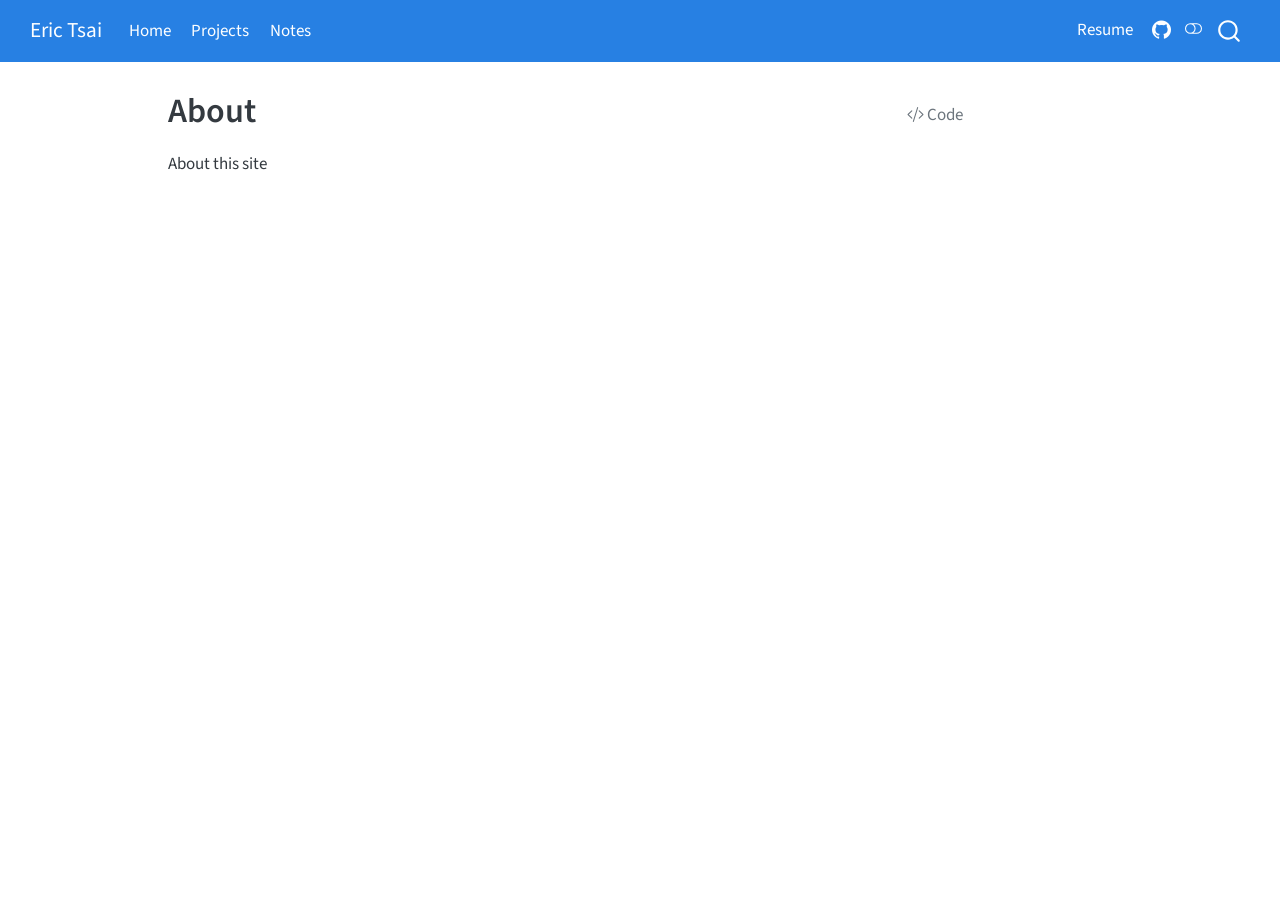
==== about.html @ c39f0309 "Built site for gh-pages" ====
<!DOCTYPE html>
<html xmlns="http://www.w3.org/1999/xhtml" lang="en" xml:lang="en"><head>

<meta charset="utf-8">
<meta name="generator" content="quarto-1.9.37">

<meta name="viewport" content="width=device-width, initial-scale=1.0, user-scalable=yes">


<title>About – Eric Tsai</title>
<style>
/* Default styles provided by pandoc.
** See https://pandoc.org/MANUAL.html#variables-for-html for config info.
*/
code{white-space: pre-wrap;}
span.smallcaps{font-variant: small-caps;}
div.columns{display: flex; gap: min(4vw, 1.5em);}
div.column{flex: auto; overflow-x: auto;}
div.hanging-indent{margin-left: 1.5em; text-indent: -1.5em;}
ul.task-list{list-style: none;}
ul.task-list li input[type="checkbox"] {
  width: 0.8em;
  margin: 0 0.8em 0.2em -1em; /* quarto-specific, see https://github.com/quarto-dev/quarto-cli/issues/4556 */ 
  vertical-align: middle;
}
/* CSS for syntax highlighting */
html { -webkit-text-size-adjust: 100%; }
pre > code.sourceCode { white-space: pre; position: relative; }
pre > code.sourceCode > span { display: inline-block; line-height: 1.25; }
pre > code.sourceCode > span:empty { height: 1.2em; }
.sourceCode { overflow: visible; }
code.sourceCode > span { color: inherit; text-decoration: inherit; }
div.sourceCode { margin: 1em 0; }
pre.sourceCode { margin: 0; }
@media screen {
div.sourceCode { overflow: auto; }
}
@media print {
pre > code.sourceCode { white-space: pre-wrap; }
pre > code.sourceCode > span { text-indent: -5em; padding-left: 5em; }
}
pre.numberSource code
  { counter-reset: source-line 0; }
pre.numberSource code > span
  { position: relative; left: -4em; counter-increment: source-line; }
pre.numberSource code > span > a:first-child::before
  { content: counter(source-line);
    position: relative; left: -1em; text-align: right; vertical-align: baseline;
    border: none; display: inline-block;
    -webkit-touch-callout: none; -webkit-user-select: none;
    -khtml-user-select: none; -moz-user-select: none;
    -ms-user-select: none; user-select: none;
    padding: 0 4px; width: 4em;
  }
pre.numberSource { margin-left: 3em;  padding-left: 4px; }
div.sourceCode
  {   }
@media screen {
pre > code.sourceCode > span > a:first-child::before { text-decoration: underline; }
}
</style>


<script src="site_libs/quarto-nav/quarto-nav.js"></script>
<script src="site_libs/quarto-nav/headroom.min.js"></script>
<script src="site_libs/clipboard/clipboard.min.js"></script>
<script src="site_libs/quarto-search/autocomplete.umd.js"></script>
<script src="site_libs/quarto-search/fuse.min.js"></script>
<script src="site_libs/quarto-search/quarto-search.js"></script>
<meta name="quarto:offset" content="./">
<script src="site_libs/quarto-html/quarto.js" type="module"></script>
<script src="site_libs/quarto-html/tabsets/tabsets.js" type="module"></script>
<script src="site_libs/quarto-html/popper.min.js"></script>
<script src="site_libs/quarto-html/tippy.umd.min.js"></script>
<script src="site_libs/quarto-html/anchor.min.js"></script>
<link href="site_libs/quarto-html/tippy.css" rel="stylesheet">
<link href="site_libs/quarto-html/quarto-syntax-highlighting-7f8f88aac4f3542376d5c11b86a4c14d.css" rel="stylesheet" class="quarto-color-scheme" id="quarto-text-highlighting-styles">
<link href="site_libs/quarto-html/quarto-syntax-highlighting-dark-d0ae9245876894da5ac7e18953ecc5cc.css" rel="stylesheet" class="quarto-color-scheme quarto-color-alternate" id="quarto-text-highlighting-styles">
<link href="site_libs/quarto-html/quarto-syntax-highlighting-7f8f88aac4f3542376d5c11b86a4c14d.css" rel="stylesheet" class="quarto-color-scheme-extra" id="quarto-text-highlighting-styles">
<script src="site_libs/bootstrap/bootstrap.min.js"></script>
<link href="site_libs/bootstrap/bootstrap-icons.css" rel="stylesheet">
<link href="site_libs/bootstrap/bootstrap-8c38fd85d21bfe44b50360969156fb14.min.css" rel="stylesheet" append-hash="true" class="quarto-color-scheme" id="quarto-bootstrap" data-mode="light">
<link href="site_libs/bootstrap/bootstrap-dark-4aee6e57322b8a028b2110634a216676.min.css" rel="stylesheet" append-hash="true" class="quarto-color-scheme quarto-color-alternate" id="quarto-bootstrap" data-mode="dark">
<link href="site_libs/bootstrap/bootstrap-8c38fd85d21bfe44b50360969156fb14.min.css" rel="stylesheet" append-hash="true" class="quarto-color-scheme-extra" id="quarto-bootstrap" data-mode="light">
<script id="quarto-search-options" type="application/json">{
  "location": "navbar",
  "copy-button": false,
  "collapse-after": 3,
  "panel-placement": "end",
  "type": "overlay",
  "limit": 50,
  "keyboard-shortcut": [
    "f",
    "/",
    "s"
  ],
  "show-item-context": false,
  "language": {
    "search-no-results-text": "No results",
    "search-matching-documents-text": "matching documents",
    "search-copy-link-title": "Copy link to search",
    "search-hide-matches-text": "Hide additional matches",
    "search-more-match-text": "more match in this document",
    "search-more-matches-text": "more matches in this document",
    "search-clear-button-title": "Clear",
    "search-text-placeholder": "",
    "search-detached-cancel-button-title": "Cancel",
    "search-submit-button-title": "Submit",
    "search-label": "Search"
  }
}</script>


</head>

<body class="nav-fixed quarto-light"><script id="quarto-html-before-body" type="application/javascript">
    const toggleBodyColorMode = (bsSheetEl) => {
      const mode = bsSheetEl.getAttribute("data-mode");
      const bodyEl = window.document.querySelector("body");
      if (mode === "dark") {
        bodyEl.classList.add("quarto-dark");
        bodyEl.classList.remove("quarto-light");
      } else {
        bodyEl.classList.add("quarto-light");
        bodyEl.classList.remove("quarto-dark");
      }
    }
    const toggleBodyColorPrimary = () => {
      const bsSheetEl = window.document.querySelector("link#quarto-bootstrap:not([rel=disabled-stylesheet])");
      if (bsSheetEl) {
        toggleBodyColorMode(bsSheetEl);
      }
    }
    const setColorSchemeToggle = (alternate) => {
      const toggles = window.document.querySelectorAll('.quarto-color-scheme-toggle');
      for (let i=0; i < toggles.length; i++) {
        const toggle = toggles[i];
        if (toggle) {
          if (alternate) {
            toggle.classList.add("alternate");
          } else {
            toggle.classList.remove("alternate");
          }
        }
      }
    };
    const toggleColorMode = (alternate) => {
      // Switch the stylesheets
      const primaryStylesheets = window.document.querySelectorAll('link.quarto-color-scheme:not(.quarto-color-alternate)');
      const alternateStylesheets = window.document.querySelectorAll('link.quarto-color-scheme.quarto-color-alternate');
      manageTransitions('#quarto-margin-sidebar .nav-link', false);
      if (alternate) {
        // note: dark is layered on light, we don't disable primary!
        enableStylesheet(alternateStylesheets);
        for (const sheetNode of alternateStylesheets) {
          if (sheetNode.id === "quarto-bootstrap") {
            toggleBodyColorMode(sheetNode);
          }
        }
      } else {
        disableStylesheet(alternateStylesheets);
        enableStylesheet(primaryStylesheets)
        toggleBodyColorPrimary();
      }
      manageTransitions('#quarto-margin-sidebar .nav-link', true);
      // Switch the toggles
      setColorSchemeToggle(alternate)
      // Hack to workaround the fact that safari doesn't
      // properly recolor the scrollbar when toggling (#1455)
      if (navigator.userAgent.indexOf('Safari') > 0 && navigator.userAgent.indexOf('Chrome') == -1) {
        manageTransitions("body", false);
        window.scrollTo(0, 1);
        setTimeout(() => {
          window.scrollTo(0, 0);
          manageTransitions("body", true);
        }, 40);
      }
    }
    const disableStylesheet = (stylesheets) => {
      for (let i=0; i < stylesheets.length; i++) {
        const stylesheet = stylesheets[i];
        stylesheet.rel = 'disabled-stylesheet';
      }
    }
    const enableStylesheet = (stylesheets) => {
      for (let i=0; i < stylesheets.length; i++) {
        const stylesheet = stylesheets[i];
        if(stylesheet.rel !== 'stylesheet') { // for Chrome, which will still FOUC without this check
          stylesheet.rel = 'stylesheet';
        }
      }
    }
    const manageTransitions = (selector, allowTransitions) => {
      const els = window.document.querySelectorAll(selector);
      for (let i=0; i < els.length; i++) {
        const el = els[i];
        if (allowTransitions) {
          el.classList.remove('notransition');
        } else {
          el.classList.add('notransition');
        }
      }
    }
    const isFileUrl = () => {
      return window.location.protocol === 'file:';
    }
    const hasAlternateSentinel = () => {
      let styleSentinel = getColorSchemeSentinel();
      if (styleSentinel !== null) {
        return styleSentinel === "alternate";
      } else {
        return false;
      }
    }
    const setStyleSentinel = (alternate) => {
      const value = alternate ? "alternate" : "default";
      if (!isFileUrl()) {
        window.localStorage.setItem("quarto-color-scheme", value);
      } else {
        localAlternateSentinel = value;
      }
    }
    const getColorSchemeSentinel = () => {
      if (!isFileUrl()) {
        const storageValue = window.localStorage.getItem("quarto-color-scheme");
        return storageValue != null ? storageValue : localAlternateSentinel;
      } else {
        return localAlternateSentinel;
      }
    }
    const toggleGiscusIfUsed = (isAlternate, darkModeDefault) => {
      const baseTheme = document.querySelector('#giscus-base-theme')?.value ?? 'light';
      const alternateTheme = document.querySelector('#giscus-alt-theme')?.value ?? 'dark';
      let newTheme = '';
      if(authorPrefersDark) {
        newTheme = isAlternate ? baseTheme : alternateTheme;
      } else {
        newTheme = isAlternate ? alternateTheme : baseTheme;
      }
      const changeGiscusTheme = () => {
        // From: https://github.com/giscus/giscus/issues/336
        const sendMessage = (message) => {
          const iframe = document.querySelector('iframe.giscus-frame');
          if (!iframe) return;
          iframe.contentWindow.postMessage({ giscus: message }, 'https://giscus.app');
        }
        sendMessage({
          setConfig: {
            theme: newTheme
          }
        });
      }
      const isGiscussLoaded = window.document.querySelector('iframe.giscus-frame') !== null;
      if (isGiscussLoaded) {
        changeGiscusTheme();
      }
    };
    const authorPrefersDark = false;
    const darkModeDefault = authorPrefersDark;
      document.querySelector('link#quarto-text-highlighting-styles.quarto-color-scheme-extra').rel = 'disabled-stylesheet';
      document.querySelector('link#quarto-bootstrap.quarto-color-scheme-extra').rel = 'disabled-stylesheet';
    let localAlternateSentinel = darkModeDefault ? 'alternate' : 'default';
    // Dark / light mode switch
    window.quartoToggleColorScheme = () => {
      // Read the current dark / light value
      let toAlternate = !hasAlternateSentinel();
      toggleColorMode(toAlternate);
      setStyleSentinel(toAlternate);
      toggleGiscusIfUsed(toAlternate, darkModeDefault);
      window.dispatchEvent(new Event('resize'));
    };
    // Switch to dark mode if need be
    if (hasAlternateSentinel()) {
      toggleColorMode(true);
    } else {
      toggleColorMode(false);
    }
  </script>

<div id="quarto-search-results"></div>
  <header id="quarto-header" class="headroom fixed-top">
    <nav class="navbar navbar-expand-lg " data-bs-theme="dark">
      <div class="navbar-container container-fluid">
      <div class="navbar-brand-container mx-auto">
    <a class="navbar-brand" href="./index.html">
    <span class="navbar-title">Eric Tsai</span>
    </a>
  </div>
            <div id="quarto-search" class="" title="Search"></div>
          <button class="navbar-toggler" type="button" data-bs-toggle="collapse" data-bs-target="#navbarCollapse" aria-controls="navbarCollapse" role="menu" aria-expanded="false" aria-label="Toggle navigation" onclick="if (window.quartoToggleHeadroom) { window.quartoToggleHeadroom(); }">
  <span class="navbar-toggler-icon"></span>
</button>
          <div class="collapse navbar-collapse" id="navbarCollapse">
            <ul class="navbar-nav navbar-nav-scroll me-auto">
  <li class="nav-item">
    <a class="nav-link" href="./index.html"> 
<span class="menu-text">Home</span></a>
  </li>  
  <li class="nav-item">
    <a class="nav-link" href="./projects.html"> 
<span class="menu-text">Projects</span></a>
  </li>  
  <li class="nav-item">
    <a class="nav-link" href="./notes.html"> 
<span class="menu-text">Notes</span></a>
  </li>  
</ul>
            <ul class="navbar-nav navbar-nav-scroll ms-auto">
  <li class="nav-item">
    <a class="nav-link" href="./cv.html"> 
<span class="menu-text">Resume</span></a>
  </li>  
  <li class="nav-item compact">
    <a class="nav-link" href="https://github.com/naughtyourboi"> <i class="bi bi-github" role="img">
</i> 
<span class="menu-text"></span></a>
  </li>  
</ul>
          </div> <!-- /navcollapse -->
            <div class="quarto-navbar-tools">
  <a href="" class="quarto-color-scheme-toggle quarto-navigation-tool  px-1" onclick="window.quartoToggleColorScheme(); return false;" title="Toggle dark mode"><i class="bi"></i></a>
</div>
      </div> <!-- /container-fluid -->
    </nav>
</header>
<!-- content -->
<div id="quarto-content" class="quarto-container page-columns page-rows-contents page-layout-article page-navbar">
<!-- sidebar -->
<!-- margin-sidebar -->
    <div id="quarto-margin-sidebar" class="sidebar margin-sidebar zindex-bottom">
        
    </div>
<!-- main -->
<main class="content" id="quarto-document-content">


<header id="title-block-header" class="quarto-title-block default">
<div class="quarto-title">
<div class="quarto-title-block"><div><h1 class="title">About</h1><button type="button" class="btn code-tools-button" id="quarto-code-tools-source"><i class="bi"></i> Code</button></div></div>
</div>



<div class="quarto-title-meta">

    
  
    
  </div>
  


</header>


<p>About this site</p>


<!-- -->


</main> <!-- /main -->
<script id="quarto-html-after-body" type="application/javascript">
  window.document.addEventListener("DOMContentLoaded", function (event) {
    // Ensure there is a toggle, if there isn't float one in the top right
    if (window.document.querySelector('.quarto-color-scheme-toggle') === null) {
      const a = window.document.createElement('a');
      a.classList.add('top-right');
      a.classList.add('quarto-color-scheme-toggle');
      a.href = "";
      a.onclick = function() { try { window.quartoToggleColorScheme(); } catch {} return false; };
      const i = window.document.createElement("i");
      i.classList.add('bi');
      a.appendChild(i);
      window.document.body.appendChild(a);
    }
    setColorSchemeToggle(hasAlternateSentinel())
    const icon = "";
    const anchorJS = new window.AnchorJS();
    anchorJS.options = {
      placement: 'right',
      icon: icon
    };
    anchorJS.add('.anchored');
    const isCodeAnnotation = (el) => {
      for (const clz of el.classList) {
        if (clz.startsWith('code-annotation-')) {                     
          return true;
        }
      }
      return false;
    }
    const onCopySuccess = function(e) {
      // button target
      const button = e.trigger;
      // don't keep focus
      button.blur();
      // flash "checked"
      button.classList.add('code-copy-button-checked');
      var currentTitle = button.getAttribute("title");
      button.setAttribute("title", "Copied!");
      let tooltip;
      if (window.bootstrap) {
        button.setAttribute("data-bs-toggle", "tooltip");
        button.setAttribute("data-bs-placement", "left");
        button.setAttribute("data-bs-title", "Copied!");
        tooltip = new bootstrap.Tooltip(button, 
          { trigger: "manual", 
            customClass: "code-copy-button-tooltip",
            offset: [0, -8]});
        tooltip.show();    
      }
      setTimeout(function() {
        if (tooltip) {
          tooltip.hide();
          button.removeAttribute("data-bs-title");
          button.removeAttribute("data-bs-toggle");
          button.removeAttribute("data-bs-placement");
        }
        button.setAttribute("title", currentTitle);
        button.classList.remove('code-copy-button-checked');
      }, 1000);
      // clear code selection
      e.clearSelection();
    }
    const getTextToCopy = function(trigger) {
      const outerScaffold = trigger.parentElement.cloneNode(true);
      const codeEl = outerScaffold.querySelector('code');
      for (const childEl of codeEl.children) {
        if (isCodeAnnotation(childEl)) {
          childEl.remove();
        }
      }
      return codeEl.innerText;
    }
    const clipboard = new window.ClipboardJS('.code-copy-button:not([data-in-quarto-modal])', {
      text: getTextToCopy
    });
    clipboard.on('success', onCopySuccess);
    if (window.document.getElementById('quarto-embedded-source-code-modal')) {
      const clipboardModal = new window.ClipboardJS('.code-copy-button[data-in-quarto-modal]', {
        text: getTextToCopy,
        container: window.document.getElementById('quarto-embedded-source-code-modal')
      });
      clipboardModal.on('success', onCopySuccess);
    }
    const viewSource = window.document.getElementById('quarto-view-source') ||
                       window.document.getElementById('quarto-code-tools-source');
    if (viewSource) {
      const sourceUrl = viewSource.getAttribute("data-quarto-source-url");
      viewSource.addEventListener("click", function(e) {
        if (sourceUrl) {
          // rstudio viewer pane
          if (/\bcapabilities=\b/.test(window.location)) {
            window.open(sourceUrl);
          } else {
            window.location.href = sourceUrl;
          }
        } else {
          const modal = new bootstrap.Modal(document.getElementById('quarto-embedded-source-code-modal'));
          modal.show();
        }
        return false;
      });
    }
    function toggleCodeHandler(show) {
      return function(e) {
        const detailsSrc = window.document.querySelectorAll(".cell > details > .sourceCode");
        for (let i=0; i<detailsSrc.length; i++) {
          const details = detailsSrc[i].parentElement;
          if (show) {
            details.open = true;
          } else {
            details.removeAttribute("open");
          }
        }
        const cellCodeDivs = window.document.querySelectorAll(".cell > .sourceCode");
        const fromCls = show ? "hidden" : "unhidden";
        const toCls = show ? "unhidden" : "hidden";
        for (let i=0; i<cellCodeDivs.length; i++) {
          const codeDiv = cellCodeDivs[i];
          if (codeDiv.classList.contains(fromCls)) {
            codeDiv.classList.remove(fromCls);
            codeDiv.classList.add(toCls);
          } 
        }
        return false;
      }
    }
    const hideAllCode = window.document.getElementById("quarto-hide-all-code");
    if (hideAllCode) {
      hideAllCode.addEventListener("click", toggleCodeHandler(false));
    }
    const showAllCode = window.document.getElementById("quarto-show-all-code");
    if (showAllCode) {
      showAllCode.addEventListener("click", toggleCodeHandler(true));
    }
      var localhostRegex = new RegExp(/^(?:http|https):\/\/localhost\:?[0-9]*\//);
      var mailtoRegex = new RegExp(/^mailto:/);
        var filterRegex = new RegExp('/' + window.location.host + '/');
      var isInternal = (href) => {
          return filterRegex.test(href) || localhostRegex.test(href) || mailtoRegex.test(href);
      }
      // Inspect non-navigation links and adorn them if external
     var links = window.document.querySelectorAll('a[href]:not(.nav-link):not(.navbar-brand):not(.toc-action):not(.sidebar-link):not(.sidebar-item-toggle):not(.pagination-link):not(.no-external):not([aria-hidden]):not(.dropdown-item):not(.quarto-navigation-tool):not(.about-link)');
      for (var i=0; i<links.length; i++) {
        const link = links[i];
        if (!isInternal(link.href)) {
          // undo the damage that might have been done by quarto-nav.js in the case of
          // links that we want to consider external
          if (link.dataset.originalHref !== undefined) {
            link.href = link.dataset.originalHref;
          }
        }
      }
    function tippyHover(el, contentFn, onTriggerFn, onUntriggerFn) {
      const config = {
        allowHTML: true,
        maxWidth: 500,
        delay: 100,
        arrow: false,
        appendTo: function(el) {
            return el.parentElement;
        },
        interactive: true,
        interactiveBorder: 10,
        theme: 'quarto',
        placement: 'bottom-start',
      };
      if (contentFn) {
        config.content = contentFn;
      }
      if (onTriggerFn) {
        config.onTrigger = onTriggerFn;
      }
      if (onUntriggerFn) {
        config.onUntrigger = onUntriggerFn;
      }
      window.tippy(el, config); 
    }
    const noterefs = window.document.querySelectorAll('a[role="doc-noteref"]');
    for (var i=0; i<noterefs.length; i++) {
      const ref = noterefs[i];
      tippyHover(ref, function() {
        // use id or data attribute instead here
        let href = ref.getAttribute('data-footnote-href') || ref.getAttribute('href');
        try { href = new URL(href).hash; } catch {}
        const id = href.replace(/^#\/?/, "");
        const note = window.document.getElementById(id);
        if (note) {
          return note.innerHTML;
        } else {
          return "";
        }
      });
    }
    const xrefs = window.document.querySelectorAll('a.quarto-xref');
    const processXRef = (id, note) => {
      // Strip column container classes
      const stripColumnClz = (el) => {
        el.classList.remove("page-full", "page-columns");
        if (el.children) {
          for (const child of el.children) {
            stripColumnClz(child);
          }
        }
      }
      stripColumnClz(note)
      if (id === null || id.startsWith('sec-')) {
        // Special case sections, only their first couple elements
        const container = document.createElement("div");
        if (note.children && note.children.length > 2) {
          container.appendChild(note.children[0].cloneNode(true));
          for (let i = 1; i < note.children.length; i++) {
            const child = note.children[i];
            if (child.tagName === "P" && child.innerText === "") {
              continue;
            } else {
              container.appendChild(child.cloneNode(true));
              break;
            }
          }
          if (window.Quarto?.typesetMath) {
            window.Quarto.typesetMath(container);
          }
          return container.innerHTML
        } else {
          if (window.Quarto?.typesetMath) {
            window.Quarto.typesetMath(note);
          }
          return note.innerHTML;
        }
      } else {
        // Remove any anchor links if they are present
        const anchorLink = note.querySelector('a.anchorjs-link');
        if (anchorLink) {
          anchorLink.remove();
        }
        if (window.Quarto?.typesetMath) {
          window.Quarto.typesetMath(note);
        }
        if (note.classList.contains("callout")) {
          return note.outerHTML;
        } else {
          return note.innerHTML;
        }
      }
    }
    for (var i=0; i<xrefs.length; i++) {
      const xref = xrefs[i];
      tippyHover(xref, undefined, function(instance) {
        instance.disable();
        let url = xref.getAttribute('href');
        let hash = undefined; 
        if (url.startsWith('#')) {
          hash = url;
        } else {
          try { hash = new URL(url).hash; } catch {}
        }
        if (hash) {
          const id = hash.replace(/^#\/?/, "");
          const note = window.document.getElementById(id);
          if (note !== null) {
            try {
              const html = processXRef(id, note.cloneNode(true));
              instance.setContent(html);
            } finally {
              instance.enable();
              instance.show();
            }
          } else {
            // See if we can fetch this
            fetch(url.split('#')[0])
            .then(res => res.text())
            .then(html => {
              const parser = new DOMParser();
              const htmlDoc = parser.parseFromString(html, "text/html");
              const note = htmlDoc.getElementById(id);
              if (note !== null) {
                const html = processXRef(id, note);
                instance.setContent(html);
              } 
            }).finally(() => {
              instance.enable();
              instance.show();
            });
          }
        } else {
          // See if we can fetch a full url (with no hash to target)
          // This is a special case and we should probably do some content thinning / targeting
          fetch(url)
          .then(res => res.text())
          .then(html => {
            const parser = new DOMParser();
            const htmlDoc = parser.parseFromString(html, "text/html");
            const note = htmlDoc.querySelector('main.content');
            if (note !== null) {
              // This should only happen for chapter cross references
              // (since there is no id in the URL)
              // remove the first header
              if (note.children.length > 0 && note.children[0].tagName === "HEADER") {
                note.children[0].remove();
              }
              const html = processXRef(null, note);
              instance.setContent(html);
            } 
          }).finally(() => {
            instance.enable();
            instance.show();
          });
        }
      }, function(instance) {
      });
    }
        let selectedAnnoteEl;
        const selectorForAnnotation = ( cell, annotation) => {
          let cellAttr = 'data-code-cell="' + cell + '"';
          let lineAttr = 'data-code-annotation="' +  annotation + '"';
          const selector = 'span[' + cellAttr + '][' + lineAttr + ']';
          return selector;
        }
        const selectCodeLines = (annoteEl) => {
          const doc = window.document;
          const targetCell = annoteEl.getAttribute("data-target-cell");
          const targetAnnotation = annoteEl.getAttribute("data-target-annotation");
          const annoteSpan = window.document.querySelector(selectorForAnnotation(targetCell, targetAnnotation));
          const lines = annoteSpan.getAttribute("data-code-lines").split(",");
          const lineIds = lines.map((line) => {
            return targetCell + "-" + line;
          })
          let top = null;
          let height = null;
          let parent = null;
          if (lineIds.length > 0) {
              //compute the position of the single el (top and bottom and make a div)
              const el = window.document.getElementById(lineIds[0]);
              top = el.offsetTop;
              height = el.offsetHeight;
              parent = el.parentElement.parentElement;
            if (lineIds.length > 1) {
              const lastEl = window.document.getElementById(lineIds[lineIds.length - 1]);
              const bottom = lastEl.offsetTop + lastEl.offsetHeight;
              height = bottom - top;
            }
            if (top !== null && height !== null && parent !== null) {
              // cook up a div (if necessary) and position it 
              let div = window.document.getElementById("code-annotation-line-highlight");
              if (div === null) {
                div = window.document.createElement("div");
                div.setAttribute("id", "code-annotation-line-highlight");
                div.style.position = 'absolute';
                parent.appendChild(div);
              }
              div.style.top = top - 2 + "px";
              div.style.height = height + 4 + "px";
              div.style.left = 0;
              let gutterDiv = window.document.getElementById("code-annotation-line-highlight-gutter");
              if (gutterDiv === null) {
                gutterDiv = window.document.createElement("div");
                gutterDiv.setAttribute("id", "code-annotation-line-highlight-gutter");
                gutterDiv.style.position = 'absolute';
                const codeCell = window.document.getElementById(targetCell);
                const gutter = codeCell.querySelector('.code-annotation-gutter');
                gutter.appendChild(gutterDiv);
              }
              gutterDiv.style.top = top - 2 + "px";
              gutterDiv.style.height = height + 4 + "px";
            }
            selectedAnnoteEl = annoteEl;
          }
        };
        const unselectCodeLines = () => {
          const elementsIds = ["code-annotation-line-highlight", "code-annotation-line-highlight-gutter"];
          elementsIds.forEach((elId) => {
            const div = window.document.getElementById(elId);
            if (div) {
              div.remove();
            }
          });
          selectedAnnoteEl = undefined;
        };
          // Handle positioning of the toggle
      window.addEventListener(
        "resize",
        throttle(() => {
          elRect = undefined;
          if (selectedAnnoteEl) {
            selectCodeLines(selectedAnnoteEl);
          }
        }, 10)
      );
      function throttle(fn, ms) {
      let throttle = false;
      let timer;
        return (...args) => {
          if(!throttle) { // first call gets through
              fn.apply(this, args);
              throttle = true;
          } else { // all the others get throttled
              if(timer) clearTimeout(timer); // cancel #2
              timer = setTimeout(() => {
                fn.apply(this, args);
                timer = throttle = false;
              }, ms);
          }
        };
      }
        // Attach click handler to the DT
        const annoteDls = window.document.querySelectorAll('dt[data-target-cell]');
        for (const annoteDlNode of annoteDls) {
          annoteDlNode.addEventListener('click', (event) => {
            const clickedEl = event.target;
            if (clickedEl !== selectedAnnoteEl) {
              unselectCodeLines();
              const activeEl = window.document.querySelector('dt[data-target-cell].code-annotation-active');
              if (activeEl) {
                activeEl.classList.remove('code-annotation-active');
              }
              selectCodeLines(clickedEl);
              clickedEl.classList.add('code-annotation-active');
            } else {
              // Unselect the line
              unselectCodeLines();
              clickedEl.classList.remove('code-annotation-active');
            }
          });
        }
    const findCites = (el) => {
      const parentEl = el.parentElement;
      if (parentEl) {
        const cites = parentEl.dataset.cites;
        if (cites) {
          return {
            el,
            cites: cites.split(' ')
          };
        } else {
          return findCites(el.parentElement)
        }
      } else {
        return undefined;
      }
    };
    var bibliorefs = window.document.querySelectorAll('a[role="doc-biblioref"]');
    for (var i=0; i<bibliorefs.length; i++) {
      const ref = bibliorefs[i];
      const citeInfo = findCites(ref);
      if (citeInfo) {
        tippyHover(citeInfo.el, function() {
          var popup = window.document.createElement('div');
          citeInfo.cites.forEach(function(cite) {
            var citeDiv = window.document.createElement('div');
            citeDiv.classList.add('hanging-indent');
            citeDiv.classList.add('csl-entry');
            var biblioDiv = window.document.getElementById('ref-' + cite);
            if (biblioDiv) {
              citeDiv.innerHTML = biblioDiv.innerHTML;
            }
            popup.appendChild(citeDiv);
          });
          return popup.innerHTML;
        });
      }
    }
  });
  </script><div class="modal fade" id="quarto-embedded-source-code-modal" tabindex="-1" aria-labelledby="quarto-embedded-source-code-modal-label" aria-hidden="true"><div class="modal-dialog modal-dialog-scrollable"><div class="modal-content"><div class="modal-header"><h5 class="modal-title" id="quarto-embedded-source-code-modal-label">Source Code</h5><button class="btn-close" data-bs-dismiss="modal"></button></div><div class="modal-body"><div class="">
<div class="code-copy-outer-scaffold"><div class="sourceCode" id="cb1" data-shortcodes="false"><pre class="sourceCode markdown code-with-copy"><code class="sourceCode markdown"><span id="cb1-1"><a href="#cb1-1" aria-hidden="true" tabindex="-1"></a><span class="co">---</span></span>
<span id="cb1-2"><a href="#cb1-2" aria-hidden="true" tabindex="-1"></a><span class="an">title:</span><span class="co"> "About"</span></span>
<span id="cb1-3"><a href="#cb1-3" aria-hidden="true" tabindex="-1"></a><span class="co">---</span></span>
<span id="cb1-4"><a href="#cb1-4" aria-hidden="true" tabindex="-1"></a></span>
<span id="cb1-5"><a href="#cb1-5" aria-hidden="true" tabindex="-1"></a>About this site</span></code></pre></div><button title="Copy to Clipboard" class="code-copy-button" data-in-quarto-modal=""><i class="bi"></i></button></div>
</div></div></div></div></div>
</div> <!-- /content -->




</body></html>
---- site_libs/quarto-html/tippy.css ----
.tippy-box[data-animation=fade][data-state=hidden]{opacity:0}[data-tippy-root]{max-width:calc(100vw - 10px)}.tippy-box{position:relative;background-color:#333;color:#fff;border-radius:4px;font-size:14px;line-height:1.4;white-space:normal;outline:0;transition-property:transform,visibility,opacity}.tippy-box[data-placement^=top]>.tippy-arrow{bottom:0}.tippy-box[data-placement^=top]>.tippy-arrow:before{bottom:-7px;left:0;border-width:8px 8px 0;border-top-color:initial;transform-origin:center top}.tippy-box[data-placement^=bottom]>.tippy-arrow{top:0}.tippy-box[data-placement^=bottom]>.tippy-arrow:before{top:-7px;left:0;border-width:0 8px 8px;border-bottom-color:initial;transform-origin:center bottom}.tippy-box[data-placement^=left]>.tippy-arrow{right:0}.tippy-box[data-placement^=left]>.tippy-arrow:before{border-width:8px 0 8px 8px;border-left-color:initial;right:-7px;transform-origin:center left}.tippy-box[data-placement^=right]>.tippy-arrow{left:0}.tippy-box[data-placement^=right]>.tippy-arrow:before{left:-7px;border-width:8px 8px 8px 0;border-right-color:initial;transform-origin:center right}.tippy-box[data-inertia][data-state=visible]{transition-timing-function:cubic-bezier(.54,1.5,.38,1.11)}.tippy-arrow{width:16px;height:16px;color:#333}.tippy-arrow:before{content:"";position:absolute;border-color:transparent;border-style:solid}.tippy-content{position:relative;padding:5px 9px;z-index:1}
---- site_libs/quarto-html/quarto-syntax-highlighting-7f8f88aac4f3542376d5c11b86a4c14d.css ----
/* quarto syntax highlight colors */
:root {
  --quarto-hl-ot-color: #003B4F;
  --quarto-hl-at-color: #657422;
  --quarto-hl-ss-color: #20794D;
  --quarto-hl-an-color: #5E5E5E;
  --quarto-hl-fu-color: #4758AB;
  --quarto-hl-st-color: #20794D;
  --quarto-hl-cf-color: #003B4F;
  --quarto-hl-op-color: #5E5E5E;
  --quarto-hl-er-color: #AD0000;
  --quarto-hl-bn-color: #AD0000;
  --quarto-hl-al-color: #AD0000;
  --quarto-hl-va-color: #111111;
  --quarto-hl-bu-color: inherit;
  --quarto-hl-ex-color: inherit;
  --quarto-hl-pp-color: #AD0000;
  --quarto-hl-in-color: #5E5E5E;
  --quarto-hl-vs-color: #20794D;
  --quarto-hl-wa-color: #5E5E5E;
  --quarto-hl-do-color: #5E5E5E;
  --quarto-hl-im-color: #00769E;
  --quarto-hl-ch-color: #20794D;
  --quarto-hl-dt-color: #AD0000;
  --quarto-hl-fl-color: #AD0000;
  --quarto-hl-co-color: #5E5E5E;
  --quarto-hl-cv-color: #5E5E5E;
  --quarto-hl-cn-color: #8f5902;
  --quarto-hl-sc-color: #5E5E5E;
  --quarto-hl-dv-color: #AD0000;
  --quarto-hl-kw-color: #003B4F;
}

/* other quarto variables */
:root {
  --quarto-font-monospace: SFMono-Regular, Menlo, Monaco, Consolas, "Liberation Mono", "Courier New", monospace;
}

/* syntax highlight based on Pandoc's rules */
pre > code.sourceCode > span {
  color: #003B4F;
}

code.sourceCode > span {
  color: #003B4F;
}

div.sourceCode,
div.sourceCode pre.sourceCode {
  color: #003B4F;
}

/* Normal */
code span {
  color: #003B4F;
}

/* Alert */
code span.al {
  color: #AD0000;
  font-style: inherit;
}

/* Annotation */
code span.an {
  color: #5E5E5E;
  font-style: inherit;
}

/* Attribute */
code span.at {
  color: #657422;
  font-style: inherit;
}

/* BaseN */
code span.bn {
  color: #AD0000;
  font-style: inherit;
}

/* BuiltIn */
code span.bu {
  font-style: inherit;
}

/* ControlFlow */
code span.cf {
  color: #003B4F;
  font-weight: bold;
  font-style: inherit;
}

/* Char */
code span.ch {
  color: #20794D;
  font-style: inherit;
}

/* Constant */
code span.cn {
  color: #8f5902;
  font-style: inherit;
}

/* Comment */
code span.co {
  color: #5E5E5E;
  font-style: inherit;
}

/* CommentVar */
code span.cv {
  color: #5E5E5E;
  font-style: italic;
}

/* Documentation */
code span.do {
  color: #5E5E5E;
  font-style: italic;
}

/* DataType */
code span.dt {
  color: #AD0000;
  font-style: inherit;
}

/* DecVal */
code span.dv {
  color: #AD0000;
  font-style: inherit;
}

/* Error */
code span.er {
  color: #AD0000;
  font-style: inherit;
}

/* Extension */
code span.ex {
  font-style: inherit;
}

/* Float */
code span.fl {
  color: #AD0000;
  font-style: inherit;
}

/* Function */
code span.fu {
  color: #4758AB;
  font-style: inherit;
}

/* Import */
code span.im {
  color: #00769E;
  font-style: inherit;
}

/* Information */
code span.in {
  color: #5E5E5E;
  font-style: inherit;
}

/* Keyword */
code span.kw {
  color: #003B4F;
  font-weight: bold;
  font-style: inherit;
}

/* Operator */
code span.op {
  color: #5E5E5E;
  font-style: inherit;
}

/* Other */
code span.ot {
  color: #003B4F;
  font-style: inherit;
}

/* Preprocessor */
code span.pp {
  color: #AD0000;
  font-style: inherit;
}

/* SpecialChar */
code span.sc {
  color: #5E5E5E;
  font-style: inherit;
}

/* SpecialString */
code span.ss {
  color: #20794D;
  font-style: inherit;
}

/* String */
code span.st {
  color: #20794D;
  font-style: inherit;
}

/* Variable */
code span.va {
  color: #111111;
  font-style: inherit;
}

/* VerbatimString */
code span.vs {
  color: #20794D;
  font-style: inherit;
}

/* Warning */
code span.wa {
  color: #5E5E5E;
  font-style: italic;
}

.prevent-inlining {
  content: "</";
}

/*# sourceMappingURL=789ad8cd35626ba772517505b42a116e.css.map */
---- site_libs/quarto-html/quarto-syntax-highlighting-7f8f88aac4f3542376d5c11b86a4c14d.css ----
/* quarto syntax highlight colors */
:root {
  --quarto-hl-ot-color: #003B4F;
  --quarto-hl-at-color: #657422;
  --quarto-hl-ss-color: #20794D;
  --quarto-hl-an-color: #5E5E5E;
  --quarto-hl-fu-color: #4758AB;
  --quarto-hl-st-color: #20794D;
  --quarto-hl-cf-color: #003B4F;
  --quarto-hl-op-color: #5E5E5E;
  --quarto-hl-er-color: #AD0000;
  --quarto-hl-bn-color: #AD0000;
  --quarto-hl-al-color: #AD0000;
  --quarto-hl-va-color: #111111;
  --quarto-hl-bu-color: inherit;
  --quarto-hl-ex-color: inherit;
  --quarto-hl-pp-color: #AD0000;
  --quarto-hl-in-color: #5E5E5E;
  --quarto-hl-vs-color: #20794D;
  --quarto-hl-wa-color: #5E5E5E;
  --quarto-hl-do-color: #5E5E5E;
  --quarto-hl-im-color: #00769E;
  --quarto-hl-ch-color: #20794D;
  --quarto-hl-dt-color: #AD0000;
  --quarto-hl-fl-color: #AD0000;
  --quarto-hl-co-color: #5E5E5E;
  --quarto-hl-cv-color: #5E5E5E;
  --quarto-hl-cn-color: #8f5902;
  --quarto-hl-sc-color: #5E5E5E;
  --quarto-hl-dv-color: #AD0000;
  --quarto-hl-kw-color: #003B4F;
}

/* other quarto variables */
:root {
  --quarto-font-monospace: SFMono-Regular, Menlo, Monaco, Consolas, "Liberation Mono", "Courier New", monospace;
}

/* syntax highlight based on Pandoc's rules */
pre > code.sourceCode > span {
  color: #003B4F;
}

code.sourceCode > span {
  color: #003B4F;
}

div.sourceCode,
div.sourceCode pre.sourceCode {
  color: #003B4F;
}

/* Normal */
code span {
  color: #003B4F;
}

/* Alert */
code span.al {
  color: #AD0000;
  font-style: inherit;
}

/* Annotation */
code span.an {
  color: #5E5E5E;
  font-style: inherit;
}

/* Attribute */
code span.at {
  color: #657422;
  font-style: inherit;
}

/* BaseN */
code span.bn {
  color: #AD0000;
  font-style: inherit;
}

/* BuiltIn */
code span.bu {
  font-style: inherit;
}

/* ControlFlow */
code span.cf {
  color: #003B4F;
  font-weight: bold;
  font-style: inherit;
}

/* Char */
code span.ch {
  color: #20794D;
  font-style: inherit;
}

/* Constant */
code span.cn {
  color: #8f5902;
  font-style: inherit;
}

/* Comment */
code span.co {
  color: #5E5E5E;
  font-style: inherit;
}

/* CommentVar */
code span.cv {
  color: #5E5E5E;
  font-style: italic;
}

/* Documentation */
code span.do {
  color: #5E5E5E;
  font-style: italic;
}

/* DataType */
code span.dt {
  color: #AD0000;
  font-style: inherit;
}

/* DecVal */
code span.dv {
  color: #AD0000;
  font-style: inherit;
}

/* Error */
code span.er {
  color: #AD0000;
  font-style: inherit;
}

/* Extension */
code span.ex {
  font-style: inherit;
}

/* Float */
code span.fl {
  color: #AD0000;
  font-style: inherit;
}

/* Function */
code span.fu {
  color: #4758AB;
  font-style: inherit;
}

/* Import */
code span.im {
  color: #00769E;
  font-style: inherit;
}

/* Information */
code span.in {
  color: #5E5E5E;
  font-style: inherit;
}

/* Keyword */
code span.kw {
  color: #003B4F;
  font-weight: bold;
  font-style: inherit;
}

/* Operator */
code span.op {
  color: #5E5E5E;
  font-style: inherit;
}

/* Other */
code span.ot {
  color: #003B4F;
  font-style: inherit;
}

/* Preprocessor */
code span.pp {
  color: #AD0000;
  font-style: inherit;
}

/* SpecialChar */
code span.sc {
  color: #5E5E5E;
  font-style: inherit;
}

/* SpecialString */
code span.ss {
  color: #20794D;
  font-style: inherit;
}

/* String */
code span.st {
  color: #20794D;
  font-style: inherit;
}

/* Variable */
code span.va {
  color: #111111;
  font-style: inherit;
}

/* VerbatimString */
code span.vs {
  color: #20794D;
  font-style: inherit;
}

/* Warning */
code span.wa {
  color: #5E5E5E;
  font-style: italic;
}

.prevent-inlining {
  content: "</";
}

/*# sourceMappingURL=789ad8cd35626ba772517505b42a116e.css.map */
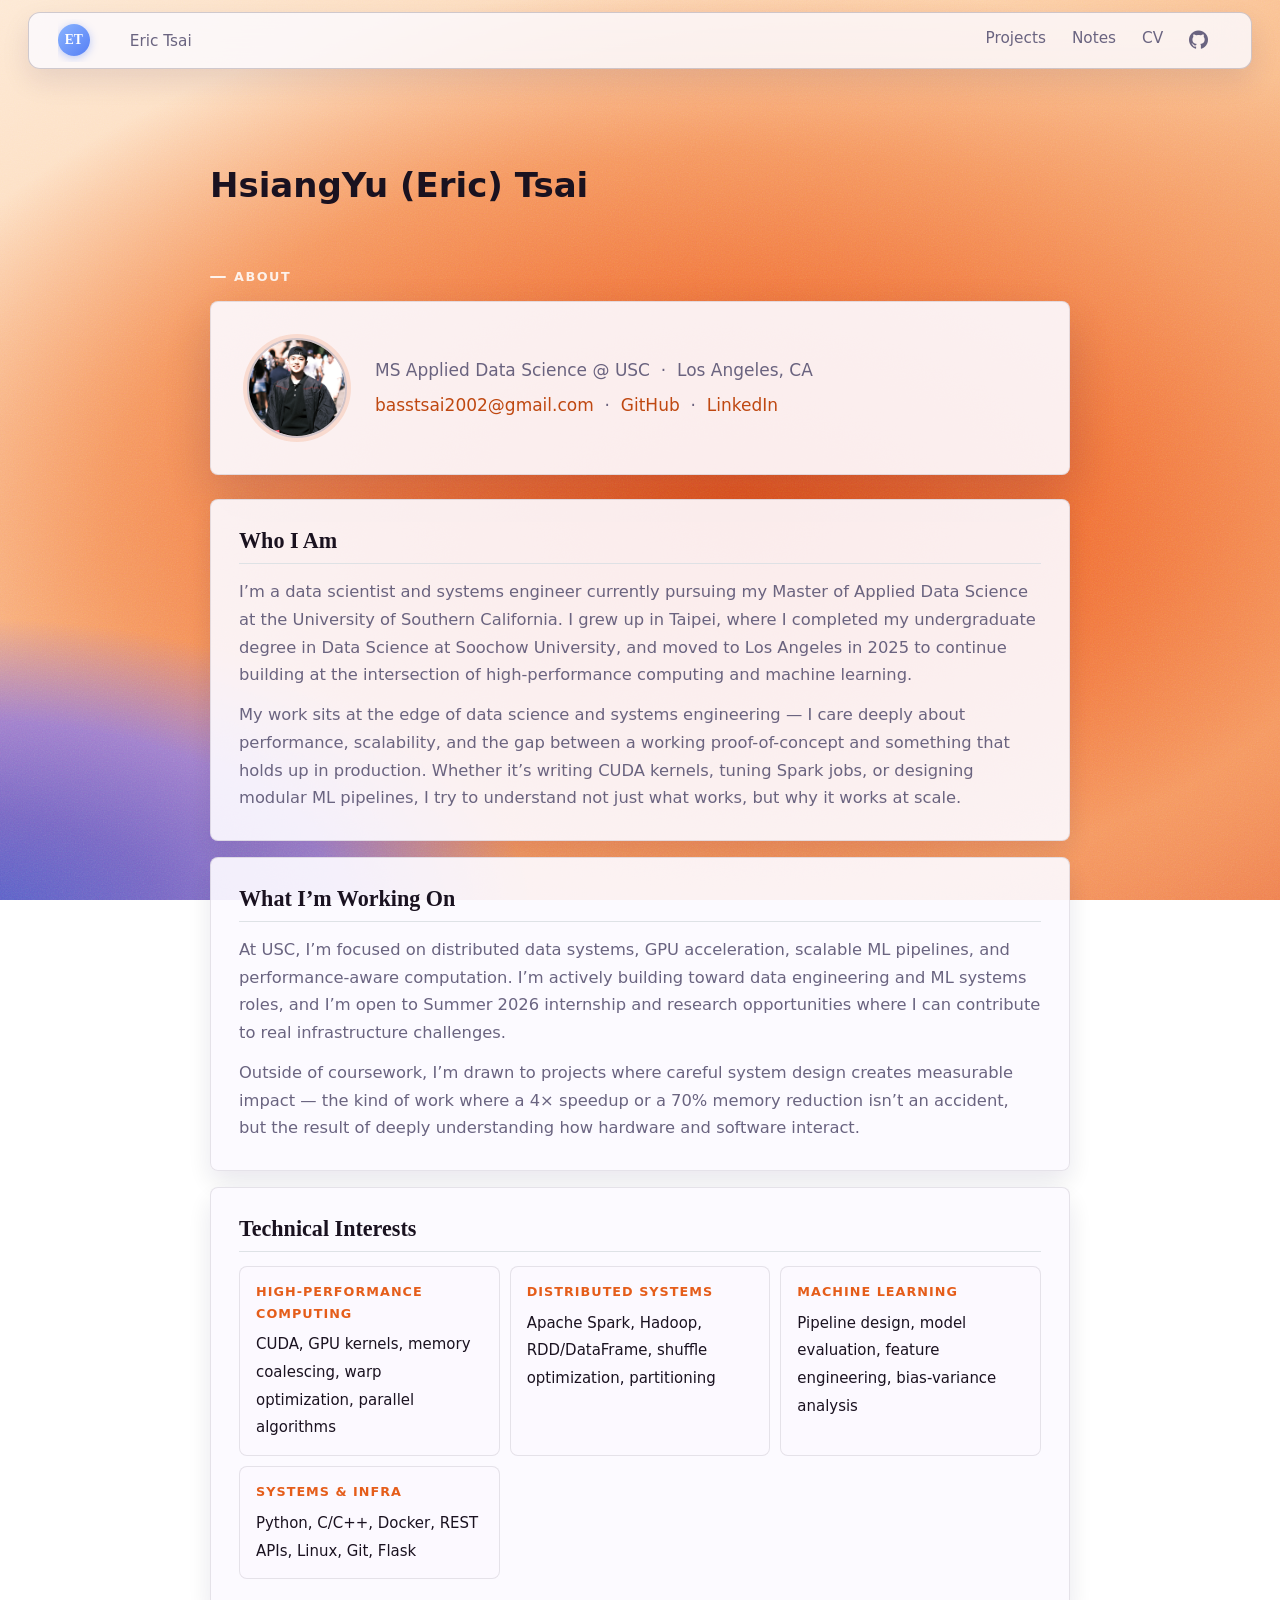
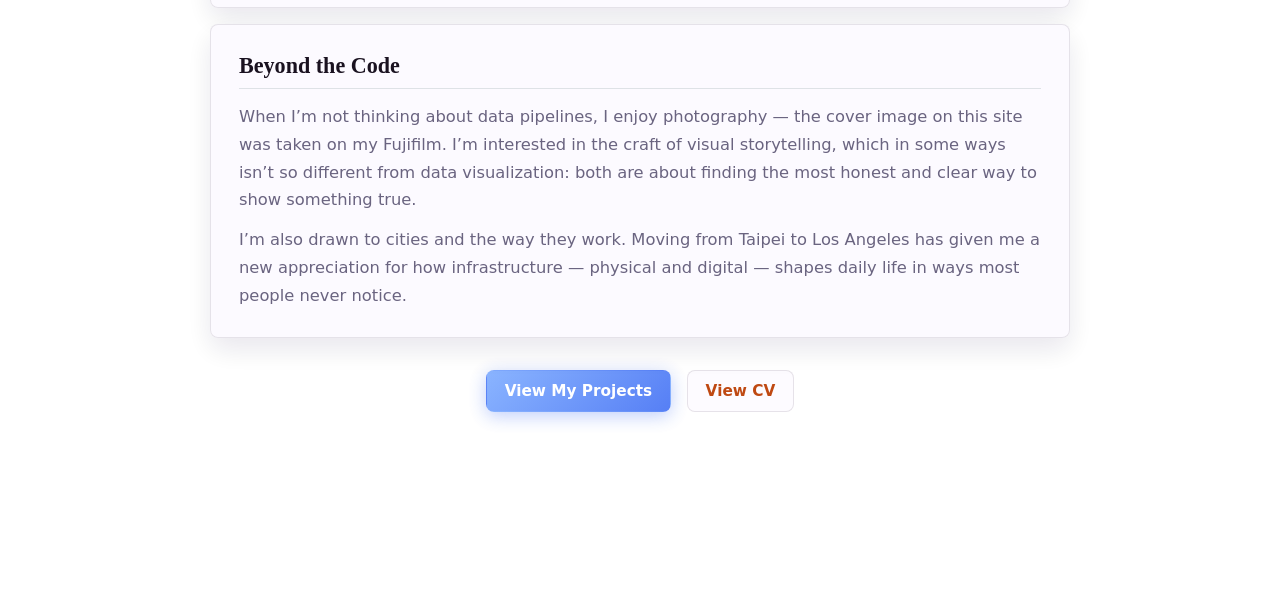
==== commit 05b7840a: "Built site for gh-pages" ====
--- a/about.html
+++ b/about.html
@@ -7,7 +7,7 @@
 <meta name="viewport" content="width=device-width, initial-scale=1.0, user-scalable=yes">
 
 
-<title>About – Eric Tsai</title>
+<title>about – Eric Tsai</title>
 <style>
 /* Default styles provided by pandoc.
 ** See https://pandoc.org/MANUAL.html#variables-for-html for config info.
@@ -23,41 +23,6 @@
   margin: 0 0.8em 0.2em -1em; /* quarto-specific, see https://github.com/quarto-dev/quarto-cli/issues/4556 */ 
   vertical-align: middle;
 }
-/* CSS for syntax highlighting */
-html { -webkit-text-size-adjust: 100%; }
-pre > code.sourceCode { white-space: pre; position: relative; }
-pre > code.sourceCode > span { display: inline-block; line-height: 1.25; }
-pre > code.sourceCode > span:empty { height: 1.2em; }
-.sourceCode { overflow: visible; }
-code.sourceCode > span { color: inherit; text-decoration: inherit; }
-div.sourceCode { margin: 1em 0; }
-pre.sourceCode { margin: 0; }
-@media screen {
-div.sourceCode { overflow: auto; }
-}
-@media print {
-pre > code.sourceCode { white-space: pre-wrap; }
-pre > code.sourceCode > span { text-indent: -5em; padding-left: 5em; }
-}
-pre.numberSource code
-  { counter-reset: source-line 0; }
-pre.numberSource code > span
-  { position: relative; left: -4em; counter-increment: source-line; }
-pre.numberSource code > span > a:first-child::before
-  { content: counter(source-line);
-    position: relative; left: -1em; text-align: right; vertical-align: baseline;
-    border: none; display: inline-block;
-    -webkit-touch-callout: none; -webkit-user-select: none;
-    -khtml-user-select: none; -moz-user-select: none;
-    -ms-user-select: none; user-select: none;
-    padding: 0 4px; width: 4em;
-  }
-pre.numberSource { margin-left: 3em;  padding-left: 4px; }
-div.sourceCode
-  {   }
-@media screen {
-pre > code.sourceCode > span > a:first-child::before { text-decoration: underline; }
-}
 </style>
 
 
@@ -74,14 +39,10 @@
 <script src="site_libs/quarto-html/tippy.umd.min.js"></script>
 <script src="site_libs/quarto-html/anchor.min.js"></script>
 <link href="site_libs/quarto-html/tippy.css" rel="stylesheet">
-<link href="site_libs/quarto-html/quarto-syntax-highlighting-7f8f88aac4f3542376d5c11b86a4c14d.css" rel="stylesheet" class="quarto-color-scheme" id="quarto-text-highlighting-styles">
-<link href="site_libs/quarto-html/quarto-syntax-highlighting-dark-d0ae9245876894da5ac7e18953ecc5cc.css" rel="stylesheet" class="quarto-color-scheme quarto-color-alternate" id="quarto-text-highlighting-styles">
-<link href="site_libs/quarto-html/quarto-syntax-highlighting-7f8f88aac4f3542376d5c11b86a4c14d.css" rel="stylesheet" class="quarto-color-scheme-extra" id="quarto-text-highlighting-styles">
+<link href="site_libs/quarto-html/quarto-syntax-highlighting-7f8f88aac4f3542376d5c11b86a4c14d.css" rel="stylesheet" id="quarto-text-highlighting-styles">
 <script src="site_libs/bootstrap/bootstrap.min.js"></script>
 <link href="site_libs/bootstrap/bootstrap-icons.css" rel="stylesheet">
-<link href="site_libs/bootstrap/bootstrap-8c38fd85d21bfe44b50360969156fb14.min.css" rel="stylesheet" append-hash="true" class="quarto-color-scheme" id="quarto-bootstrap" data-mode="light">
-<link href="site_libs/bootstrap/bootstrap-dark-4aee6e57322b8a028b2110634a216676.min.css" rel="stylesheet" append-hash="true" class="quarto-color-scheme quarto-color-alternate" id="quarto-bootstrap" data-mode="dark">
-<link href="site_libs/bootstrap/bootstrap-8c38fd85d21bfe44b50360969156fb14.min.css" rel="stylesheet" append-hash="true" class="quarto-color-scheme-extra" id="quarto-bootstrap" data-mode="light">
+<link href="site_libs/bootstrap/bootstrap-3e7735b7b22659e5fa437aca0bb49075.min.css" rel="stylesheet" append-hash="true" id="quarto-bootstrap" data-mode="light">
 <script id="quarto-search-options" type="application/json">{
   "location": "navbar",
   "copy-button": false,
@@ -111,171 +72,10 @@
 }</script>
 
 
+<link rel="stylesheet" href="styles.css">
 </head>
 
-<body class="nav-fixed quarto-light"><script id="quarto-html-before-body" type="application/javascript">
-    const toggleBodyColorMode = (bsSheetEl) => {
-      const mode = bsSheetEl.getAttribute("data-mode");
-      const bodyEl = window.document.querySelector("body");
-      if (mode === "dark") {
-        bodyEl.classList.add("quarto-dark");
-        bodyEl.classList.remove("quarto-light");
-      } else {
-        bodyEl.classList.add("quarto-light");
-        bodyEl.classList.remove("quarto-dark");
-      }
-    }
-    const toggleBodyColorPrimary = () => {
-      const bsSheetEl = window.document.querySelector("link#quarto-bootstrap:not([rel=disabled-stylesheet])");
-      if (bsSheetEl) {
-        toggleBodyColorMode(bsSheetEl);
-      }
-    }
-    const setColorSchemeToggle = (alternate) => {
-      const toggles = window.document.querySelectorAll('.quarto-color-scheme-toggle');
-      for (let i=0; i < toggles.length; i++) {
-        const toggle = toggles[i];
-        if (toggle) {
-          if (alternate) {
-            toggle.classList.add("alternate");
-          } else {
-            toggle.classList.remove("alternate");
-          }
-        }
-      }
-    };
-    const toggleColorMode = (alternate) => {
-      // Switch the stylesheets
-      const primaryStylesheets = window.document.querySelectorAll('link.quarto-color-scheme:not(.quarto-color-alternate)');
-      const alternateStylesheets = window.document.querySelectorAll('link.quarto-color-scheme.quarto-color-alternate');
-      manageTransitions('#quarto-margin-sidebar .nav-link', false);
-      if (alternate) {
-        // note: dark is layered on light, we don't disable primary!
-        enableStylesheet(alternateStylesheets);
-        for (const sheetNode of alternateStylesheets) {
-          if (sheetNode.id === "quarto-bootstrap") {
-            toggleBodyColorMode(sheetNode);
-          }
-        }
-      } else {
-        disableStylesheet(alternateStylesheets);
-        enableStylesheet(primaryStylesheets)
-        toggleBodyColorPrimary();
-      }
-      manageTransitions('#quarto-margin-sidebar .nav-link', true);
-      // Switch the toggles
-      setColorSchemeToggle(alternate)
-      // Hack to workaround the fact that safari doesn't
-      // properly recolor the scrollbar when toggling (#1455)
-      if (navigator.userAgent.indexOf('Safari') > 0 && navigator.userAgent.indexOf('Chrome') == -1) {
-        manageTransitions("body", false);
-        window.scrollTo(0, 1);
-        setTimeout(() => {
-          window.scrollTo(0, 0);
-          manageTransitions("body", true);
-        }, 40);
-      }
-    }
-    const disableStylesheet = (stylesheets) => {
-      for (let i=0; i < stylesheets.length; i++) {
-        const stylesheet = stylesheets[i];
-        stylesheet.rel = 'disabled-stylesheet';
-      }
-    }
-    const enableStylesheet = (stylesheets) => {
-      for (let i=0; i < stylesheets.length; i++) {
-        const stylesheet = stylesheets[i];
-        if(stylesheet.rel !== 'stylesheet') { // for Chrome, which will still FOUC without this check
-          stylesheet.rel = 'stylesheet';
-        }
-      }
-    }
-    const manageTransitions = (selector, allowTransitions) => {
-      const els = window.document.querySelectorAll(selector);
-      for (let i=0; i < els.length; i++) {
-        const el = els[i];
-        if (allowTransitions) {
-          el.classList.remove('notransition');
-        } else {
-          el.classList.add('notransition');
-        }
-      }
-    }
-    const isFileUrl = () => {
-      return window.location.protocol === 'file:';
-    }
-    const hasAlternateSentinel = () => {
-      let styleSentinel = getColorSchemeSentinel();
-      if (styleSentinel !== null) {
-        return styleSentinel === "alternate";
-      } else {
-        return false;
-      }
-    }
-    const setStyleSentinel = (alternate) => {
-      const value = alternate ? "alternate" : "default";
-      if (!isFileUrl()) {
-        window.localStorage.setItem("quarto-color-scheme", value);
-      } else {
-        localAlternateSentinel = value;
-      }
-    }
-    const getColorSchemeSentinel = () => {
-      if (!isFileUrl()) {
-        const storageValue = window.localStorage.getItem("quarto-color-scheme");
-        return storageValue != null ? storageValue : localAlternateSentinel;
-      } else {
-        return localAlternateSentinel;
-      }
-    }
-    const toggleGiscusIfUsed = (isAlternate, darkModeDefault) => {
-      const baseTheme = document.querySelector('#giscus-base-theme')?.value ?? 'light';
-      const alternateTheme = document.querySelector('#giscus-alt-theme')?.value ?? 'dark';
-      let newTheme = '';
-      if(authorPrefersDark) {
-        newTheme = isAlternate ? baseTheme : alternateTheme;
-      } else {
-        newTheme = isAlternate ? alternateTheme : baseTheme;
-      }
-      const changeGiscusTheme = () => {
-        // From: https://github.com/giscus/giscus/issues/336
-        const sendMessage = (message) => {
-          const iframe = document.querySelector('iframe.giscus-frame');
-          if (!iframe) return;
-          iframe.contentWindow.postMessage({ giscus: message }, 'https://giscus.app');
-        }
-        sendMessage({
-          setConfig: {
-            theme: newTheme
-          }
-        });
-      }
-      const isGiscussLoaded = window.document.querySelector('iframe.giscus-frame') !== null;
-      if (isGiscussLoaded) {
-        changeGiscusTheme();
-      }
-    };
-    const authorPrefersDark = false;
-    const darkModeDefault = authorPrefersDark;
-      document.querySelector('link#quarto-text-highlighting-styles.quarto-color-scheme-extra').rel = 'disabled-stylesheet';
-      document.querySelector('link#quarto-bootstrap.quarto-color-scheme-extra').rel = 'disabled-stylesheet';
-    let localAlternateSentinel = darkModeDefault ? 'alternate' : 'default';
-    // Dark / light mode switch
-    window.quartoToggleColorScheme = () => {
-      // Read the current dark / light value
-      let toAlternate = !hasAlternateSentinel();
-      toggleColorMode(toAlternate);
-      setStyleSentinel(toAlternate);
-      toggleGiscusIfUsed(toAlternate, darkModeDefault);
-      window.dispatchEvent(new Event('resize'));
-    };
-    // Switch to dark mode if need be
-    if (hasAlternateSentinel()) {
-      toggleColorMode(true);
-    } else {
-      toggleColorMode(false);
-    }
-  </script>
+<body class="nav-fixed quarto-light">
 
 <div id="quarto-search-results"></div>
   <header id="quarto-header" class="headroom fixed-top">
@@ -286,7 +86,6 @@
     <span class="navbar-title">Eric Tsai</span>
     </a>
   </div>
-            <div id="quarto-search" class="" title="Search"></div>
           <button class="navbar-toggler" type="button" data-bs-toggle="collapse" data-bs-target="#navbarCollapse" aria-controls="navbarCollapse" role="menu" aria-expanded="false" aria-label="Toggle navigation" onclick="if (window.quartoToggleHeadroom) { window.quartoToggleHeadroom(); }">
   <span class="navbar-toggler-icon"></span>
 </button>
@@ -294,8 +93,10 @@
             <ul class="navbar-nav navbar-nav-scroll me-auto">
   <li class="nav-item">
     <a class="nav-link" href="./index.html"> 
-<span class="menu-text">Home</span></a>
+<span class="menu-text">Eric Tsai</span></a>
   </li>  
+</ul>
+            <ul class="navbar-nav navbar-nav-scroll ms-auto">
   <li class="nav-item">
     <a class="nav-link" href="./projects.html"> 
 <span class="menu-text">Projects</span></a>
@@ -304,11 +105,9 @@
     <a class="nav-link" href="./notes.html"> 
 <span class="menu-text">Notes</span></a>
   </li>  
-</ul>
-            <ul class="navbar-nav navbar-nav-scroll ms-auto">
   <li class="nav-item">
     <a class="nav-link" href="./cv.html"> 
-<span class="menu-text">Resume</span></a>
+<span class="menu-text">CV</span></a>
   </li>  
   <li class="nav-item compact">
     <a class="nav-link" href="https://github.com/naughtyourboi"> <i class="bi bi-github" role="img">
@@ -318,63 +117,109 @@
 </ul>
           </div> <!-- /navcollapse -->
             <div class="quarto-navbar-tools">
-  <a href="" class="quarto-color-scheme-toggle quarto-navigation-tool  px-1" onclick="window.quartoToggleColorScheme(); return false;" title="Toggle dark mode"><i class="bi"></i></a>
 </div>
       </div> <!-- /container-fluid -->
     </nav>
 </header>
 <!-- content -->
-<div id="quarto-content" class="quarto-container page-columns page-rows-contents page-layout-article page-navbar">
+<div id="quarto-content" class="quarto-container page-columns page-rows-contents page-layout-full page-navbar">
 <!-- sidebar -->
 <!-- margin-sidebar -->
-    <div id="quarto-margin-sidebar" class="sidebar margin-sidebar zindex-bottom">
-        
-    </div>
+    
 <!-- main -->
-<main class="content" id="quarto-document-content">
-
-
-<header id="title-block-header" class="quarto-title-block default">
-<div class="quarto-title">
-<div class="quarto-title-block"><div><h1 class="title">About</h1><button type="button" class="btn code-tools-button" id="quarto-code-tools-source"><i class="bi"></i> Code</button></div></div>
-</div>
-
-
-
-<div class="quarto-title-meta">
-
-    
-  
-    
-  </div>
-  
-
-
-</header>
-
-
-<p>About this site</p>
-
-
-<!-- -->
+<main class="content column-page" id="quarto-document-content"><header id="title-block-header" class="quarto-title-block"><h1 class="title display-7">
+HsiangYu (Eric) Tsai
+</h1></header>
+
+
+
+
+<div class="about-page">
+<div class="eyebrow" style="margin-top: 44px;">
+ABOUT
+</div>
+<div class="about-hero">
+<img src="DSCF3706.JPG" alt="Eric Tsai" class="about-avatar">
+<div class="about-intro">
+
+<p>
+MS Applied Data Science @ USC &nbsp;·&nbsp; Los Angeles, CA
+</p>
+<p style="margin-top: 8px;">
+<a href="mailto:basstsai2002@gmail.com">basstsai2002@gmail.com</a> &nbsp;·&nbsp; <a href="https://github.com/naughtyourboi" target="_blank">GitHub</a> &nbsp;·&nbsp; <a href="https://linkedin.com/in/eric1313" target="_blank">LinkedIn</a>
+</p>
+</div>
+</div>
+<div class="about-card">
+<h2 class="anchored">
+Who I Am
+</h2>
+<p>
+I’m a data scientist and systems engineer currently pursuing my Master of Applied Data Science at the University of Southern California. I grew up in Taipei, where I completed my undergraduate degree in Data Science at Soochow University, and moved to Los Angeles in 2025 to continue building at the intersection of high-performance computing and machine learning.
+</p>
+<p>
+My work sits at the edge of data science and systems engineering — I care deeply about performance, scalability, and the gap between a working proof-of-concept and something that holds up in production. Whether it’s writing CUDA kernels, tuning Spark jobs, or designing modular ML pipelines, I try to understand not just what works, but why it works at scale.
+</p>
+</div>
+<div class="about-card">
+<h2 class="anchored">
+What I’m Working On
+</h2>
+<p>
+At USC, I’m focused on distributed data systems, GPU acceleration, scalable ML pipelines, and performance-aware computation. I’m actively building toward data engineering and ML systems roles, and I’m open to Summer 2026 internship and research opportunities where I can contribute to real infrastructure challenges.
+</p>
+<p>
+Outside of coursework, I’m drawn to projects where careful system design creates measurable impact — the kind of work where a 4× speedup or a 70% memory reduction isn’t an accident, but the result of deeply understanding how hardware and software interact.
+</p>
+</div>
+<div class="about-card">
+<h2 class="anchored">
+Technical Interests
+</h2>
+<div class="skills-grid" style="margin-top: 0;">
+<div class="skill-group">
+<p><strong>High-Performance Computing</strong> <span>CUDA, GPU kernels, memory coalescing, warp optimization, parallel algorithms</span></p>
+</div>
+<div class="skill-group">
+<p><strong>Distributed Systems</strong> <span>Apache Spark, Hadoop, RDD/DataFrame, shuffle optimization, partitioning</span></p>
+</div>
+<div class="skill-group">
+<p><strong>Machine Learning</strong> <span>Pipeline design, model evaluation, feature engineering, bias-variance analysis</span></p>
+</div>
+<div class="skill-group">
+<p><strong>Systems &amp; Infra</strong> <span>Python, C/C++, Docker, REST APIs, Linux, Git, Flask</span></p>
+</div>
+</div>
+</div>
+<div class="about-card">
+<h2 class="anchored">
+Beyond the Code
+</h2>
+<p>
+When I’m not thinking about data pipelines, I enjoy photography — the cover image on this site was taken on my Fujifilm. I’m interested in the craft of visual storytelling, which in some ways isn’t so different from data visualization: both are about finding the most honest and clear way to show something true.
+</p>
+<p>
+I’m also drawn to cities and the way they work. Moving from Taipei to Los Angeles has given me a new appreciation for how infrastructure — physical and digital — shapes daily life in ways most people never notice.
+</p>
+</div>
+<div style="text-align: center; margin-top: 32px;">
+<p><a href="./projects.html" class="button primary">View My Projects</a> <a href="./cv.html" class="button" style="margin-left: 10px;">View CV</a></p>
+</div>
+</div>
+<script>
+document.addEventListener('DOMContentLoaded', function () {
+  document.addEventListener('mousemove', function (e) {
+    document.body.style.setProperty('--cx', e.clientX + 'px');
+    document.body.style.setProperty('--cy', e.clientY + 'px');
+  });
+});
+</script>
+
 
 
 </main> <!-- /main -->
 <script id="quarto-html-after-body" type="application/javascript">
   window.document.addEventListener("DOMContentLoaded", function (event) {
-    // Ensure there is a toggle, if there isn't float one in the top right
-    if (window.document.querySelector('.quarto-color-scheme-toggle') === null) {
-      const a = window.document.createElement('a');
-      a.classList.add('top-right');
-      a.classList.add('quarto-color-scheme-toggle');
-      a.href = "";
-      a.onclick = function() { try { window.quartoToggleColorScheme(); } catch {} return false; };
-      const i = window.document.createElement("i");
-      i.classList.add('bi');
-      a.appendChild(i);
-      window.document.body.appendChild(a);
-    }
-    setColorSchemeToggle(hasAlternateSentinel())
     const icon = "";
     const anchorJS = new window.AnchorJS();
     anchorJS.options = {
@@ -444,60 +289,9 @@
       });
       clipboardModal.on('success', onCopySuccess);
     }
-    const viewSource = window.document.getElementById('quarto-view-source') ||
-                       window.document.getElementById('quarto-code-tools-source');
-    if (viewSource) {
-      const sourceUrl = viewSource.getAttribute("data-quarto-source-url");
-      viewSource.addEventListener("click", function(e) {
-        if (sourceUrl) {
-          // rstudio viewer pane
-          if (/\bcapabilities=\b/.test(window.location)) {
-            window.open(sourceUrl);
-          } else {
-            window.location.href = sourceUrl;
-          }
-        } else {
-          const modal = new bootstrap.Modal(document.getElementById('quarto-embedded-source-code-modal'));
-          modal.show();
-        }
-        return false;
-      });
-    }
-    function toggleCodeHandler(show) {
-      return function(e) {
-        const detailsSrc = window.document.querySelectorAll(".cell > details > .sourceCode");
-        for (let i=0; i<detailsSrc.length; i++) {
-          const details = detailsSrc[i].parentElement;
-          if (show) {
-            details.open = true;
-          } else {
-            details.removeAttribute("open");
-          }
-        }
-        const cellCodeDivs = window.document.querySelectorAll(".cell > .sourceCode");
-        const fromCls = show ? "hidden" : "unhidden";
-        const toCls = show ? "unhidden" : "hidden";
-        for (let i=0; i<cellCodeDivs.length; i++) {
-          const codeDiv = cellCodeDivs[i];
-          if (codeDiv.classList.contains(fromCls)) {
-            codeDiv.classList.remove(fromCls);
-            codeDiv.classList.add(toCls);
-          } 
-        }
-        return false;
-      }
-    }
-    const hideAllCode = window.document.getElementById("quarto-hide-all-code");
-    if (hideAllCode) {
-      hideAllCode.addEventListener("click", toggleCodeHandler(false));
-    }
-    const showAllCode = window.document.getElementById("quarto-show-all-code");
-    if (showAllCode) {
-      showAllCode.addEventListener("click", toggleCodeHandler(true));
-    }
       var localhostRegex = new RegExp(/^(?:http|https):\/\/localhost\:?[0-9]*\//);
       var mailtoRegex = new RegExp(/^mailto:/);
-        var filterRegex = new RegExp('/' + window.location.host + '/');
+        var filterRegex = new RegExp("https:\/\/naughtyourboi\.github\.io\/");
       var isInternal = (href) => {
           return filterRegex.test(href) || localhostRegex.test(href) || mailtoRegex.test(href);
       }
@@ -823,13 +617,7 @@
       }
     }
   });
-  </script><div class="modal fade" id="quarto-embedded-source-code-modal" tabindex="-1" aria-labelledby="quarto-embedded-source-code-modal-label" aria-hidden="true"><div class="modal-dialog modal-dialog-scrollable"><div class="modal-content"><div class="modal-header"><h5 class="modal-title" id="quarto-embedded-source-code-modal-label">Source Code</h5><button class="btn-close" data-bs-dismiss="modal"></button></div><div class="modal-body"><div class="">
-<div class="code-copy-outer-scaffold"><div class="sourceCode" id="cb1" data-shortcodes="false"><pre class="sourceCode markdown code-with-copy"><code class="sourceCode markdown"><span id="cb1-1"><a href="#cb1-1" aria-hidden="true" tabindex="-1"></a><span class="co">---</span></span>
-<span id="cb1-2"><a href="#cb1-2" aria-hidden="true" tabindex="-1"></a><span class="an">title:</span><span class="co"> "About"</span></span>
-<span id="cb1-3"><a href="#cb1-3" aria-hidden="true" tabindex="-1"></a><span class="co">---</span></span>
-<span id="cb1-4"><a href="#cb1-4" aria-hidden="true" tabindex="-1"></a></span>
-<span id="cb1-5"><a href="#cb1-5" aria-hidden="true" tabindex="-1"></a>About this site</span></code></pre></div><button title="Copy to Clipboard" class="code-copy-button" data-in-quarto-modal=""><i class="bi"></i></button></div>
-</div></div></div></div></div>
+  </script>
 </div> <!-- /content -->
 
 
--- a/styles.css
+++ b/styles.css
@@ -0,0 +1,1150 @@
+/* ========== Design Tokens ========== */
+:root {
+    color-scheme: light;
+    --ink: #1a1220;
+    --muted: #6a6480;
+    --accent: #e55d1a;
+    --accent-strong: #bf4912;
+    --warm: #f08444;
+    --gold: #4a6fd8;        /* blue accent — replaces warm gold */
+    --blue: #4a6fd8;
+    --blue-strong: #3458c0;
+    --paper: #faf6f0;
+    --paper-2: #f0ecf8;
+    --card: rgba(252, 250, 255, 0.92);
+    --line: rgba(30, 18, 40, 0.1);
+    --line-strong: rgba(30, 18, 40, 0.2);
+    --shadow: 0 22px 54px rgba(40, 20, 80, 0.16);
+    --shadow-soft: 0 12px 28px rgba(40, 20, 80, 0.1);
+    --radius: 8px;
+    --max: 1280px;
+}
+
+:root[data-theme="dark"] {
+    color-scheme: dark;
+    --ink: #f0ecff;
+    --muted: #a89ec0;
+    --accent: #ff7840;
+    --accent-strong: #ffa070;
+    --warm: #ff9060;
+    --gold: #6a90f0;
+    --blue: #6a90f0;
+    --blue-strong: #8aacff;
+    --paper: #0e0814;
+    --paper-2: #160e22;
+    --card: rgba(18, 10, 32, 0.9);
+    --line: rgba(240, 236, 255, 0.1);
+    --line-strong: rgba(240, 236, 255, 0.2);
+    --shadow: 0 22px 60px rgba(0, 0, 0, 0.5);
+    --shadow-soft: 0 12px 28px rgba(0, 0, 0, 0.35);
+}
+
+/* ========== Base Reset ========== */
+*, *::before, *::after { box-sizing: border-box; }
+html { scroll-behavior: smooth; }
+
+body {
+    width: 100%;
+    max-width: none;
+    min-height: 100vh;
+    margin: 0;
+    padding: 0;
+    color: var(--ink);
+    /* Orange base + blue-purple radial blob concentrated in bottom-left */
+    background:
+        radial-gradient(ellipse 68% 52% at -2% 102%,
+            #5560c8 0%, #7868c4 22%, #a080cc 42%, transparent 64%),
+        radial-gradient(ellipse 90% 75% at 58% 58%,
+            #e85218 0%, #f07035 28%, #f59860 55%, transparent 80%),
+        linear-gradient(150deg, #fde9d5 0%, #fdd0a8 35%, #f5a870 65%, #ec7848 100%);
+    background-attachment: fixed;
+    font-family: Inter, ui-sans-serif, system-ui, -apple-system, BlinkMacSystemFont, "Segoe UI", sans-serif;
+    line-height: 1.6;
+}
+
+/* Grain layer 1: coarse pastel grain (matches Shinkei matte texture) */
+body::before {
+    content: "";
+    position: fixed;
+    inset: 0;
+    pointer-events: none;
+    z-index: 0;
+    opacity: 0.42;
+    background-image: url("data:image/svg+xml,%3Csvg xmlns='http://www.w3.org/2000/svg' width='200' height='200'%3E%3Cfilter id='n'%3E%3CfeTurbulence type='fractalNoise' baseFrequency='0.68' numOctaves='4' stitchTiles='stitch'/%3E%3C/filter%3E%3Crect width='100%25' height='100%25' filter='url(%23n)'/%3E%3C/svg%3E");
+    background-size: 180px 180px;
+    mix-blend-mode: soft-light;
+}
+
+/* Cursor glow — blue tint */
+body::after {
+    content: "";
+    position: fixed;
+    inset: 0;
+    pointer-events: none;
+    z-index: 0;
+    background: radial-gradient(600px at var(--cx, -999px) var(--cy, -999px), color-mix(in srgb, var(--blue) 12%, transparent), transparent 68%);
+}
+
+button, input { font: inherit; }
+button { color: inherit; }
+a { color: var(--accent-strong); text-decoration: none; }
+a:hover { text-decoration: none; }
+h1, h2, h3, p { margin-top: 0; }
+img { max-width: 100%; }
+
+/* ========== Floating background keywords ========== */
+.bg-words {
+    position: fixed;
+    inset: 0;
+    pointer-events: none;
+    z-index: 0;
+    overflow: hidden;
+    font-family: Georgia, serif;
+    font-size: 0.9rem;
+    color: rgba(255, 255, 255, 0.55);
+    opacity: 1;
+    letter-spacing: 0.03em;
+    user-select: none;
+}
+
+.bg-words span {
+    position: absolute;
+    white-space: nowrap;
+}
+
+/* ========== Quarto Layout Overrides ========== */
+#quarto-content,
+.quarto-container,
+.page-columns,
+main {
+    background: transparent !important;
+}
+
+main.content,
+#quarto-document-content,
+.page-full {
+    max-width: var(--max) !important;
+    margin-left: auto !important;
+    margin-right: auto !important;
+    padding-left: 28px !important;
+    padding-right: 28px !important;
+    padding-bottom: 100px !important;
+    padding-top: 24px !important;
+    position: relative;
+    z-index: 1;
+    box-sizing: border-box !important;
+}
+
+/* For pages using Quarto's default navbar, keep padding-top */
+body:not(.one-page) main.content,
+body:not(.one-page) #quarto-document-content {
+    padding-top: 80px !important;
+}
+
+#quarto-header {
+    position: fixed !important;
+    top: 0 !important;
+    left: 0 !important;
+    right: 0 !important;
+    z-index: 10000 !important;
+    background: transparent !important;
+    border-bottom: none !important;
+    padding: 12px 28px 0 !important;
+    pointer-events: none;
+}
+
+.navbar-title { display: none !important; }
+
+/* ========== Quarto Navbar (used on cv/about/notes pages) ========== */
+nav.navbar {
+    position: relative !important;
+    top: 0 !important;
+    z-index: 10000 !important;
+    max-width: var(--max) !important;
+    margin: 0 auto !important;
+    background: color-mix(in srgb, var(--card) 90%, transparent) !important;
+    backdrop-filter: blur(22px) !important;
+    -webkit-backdrop-filter: blur(22px) !important;
+    border-radius: 12px !important;
+    box-shadow: var(--shadow-soft) !important;
+    border: 1px solid var(--line-strong) !important;
+    padding: 6px 16px !important;
+    pointer-events: all;
+}
+
+.navbar-brand::before {
+    content: "ET";
+    display: inline-flex;
+    align-items: center;
+    justify-content: center;
+    width: 32px;
+    height: 32px;
+    border-radius: 50%;
+    background: linear-gradient(135deg, #8ab4ff, #567ff5);
+    color: #fff;
+    font-family: Georgia, serif;
+    font-size: 0.8rem;
+    font-weight: 700;
+    margin-right: 10px;
+    flex-shrink: 0;
+    vertical-align: middle;
+    box-shadow: 0 2px 8px rgba(86, 127, 245, 0.4);
+}
+
+.navbar-brand {
+    display: flex !important;
+    align-items: center !important;
+    color: var(--ink) !important;
+    font-weight: 700 !important;
+    font-size: 0.93rem !important;
+}
+
+.navbar-nav .nav-link {
+    color: var(--muted) !important;
+    border: 1px solid transparent;
+    border-radius: var(--radius);
+    padding: 5px 12px !important;
+    font-size: 0.9rem;
+    transition: all 0.18s ease;
+}
+
+.navbar-nav .nav-link:hover,
+.navbar-nav .nav-link.active {
+    color: var(--accent-strong) !important;
+    border-color: var(--line);
+    background: color-mix(in srgb, var(--accent) 8%, transparent);
+}
+
+/* ========== Custom Floating Navbar (one-page index) ========== */
+.site-nav {
+    position: fixed;
+    top: 0;
+    left: 0;
+    right: 0;
+    z-index: 10000;
+    padding: 12px 0 0;
+    pointer-events: none;
+}
+
+.site-nav-inner {
+    display: flex;
+    align-items: center;
+    justify-content: space-between;
+    gap: 16px;
+    /* Same formula as content: fill viewport minus 2×28px padding, capped at --max - 56px */
+    width: calc(100% - 56px);
+    max-width: calc(var(--max) - 56px);
+    margin: 0 auto;
+    padding: 7px 8px 7px 14px;
+    background: color-mix(in srgb, var(--card) 88%, transparent);
+    backdrop-filter: blur(22px);
+    -webkit-backdrop-filter: blur(22px);
+    border: 1px solid var(--line-strong);
+    border-radius: 12px;
+    box-shadow: var(--shadow-soft);
+    pointer-events: all;
+}
+
+.site-nav-brand {
+    display: flex;
+    align-items: center;
+    gap: 10px;
+    color: var(--ink);
+    font-weight: 700;
+    font-size: 0.93rem;
+    text-decoration: none;
+    flex-shrink: 0;
+}
+
+.site-nav-brand:hover { color: var(--ink); }
+
+.site-nav-avatar {
+    display: grid;
+    place-items: center;
+    width: 32px;
+    height: 32px;
+    border-radius: 50%;
+    background: linear-gradient(135deg, #8ab4ff, #567ff5);
+    color: #fff;
+    font-family: Georgia, serif;
+    font-size: 0.8rem;
+    font-weight: 700;
+    box-shadow: 0 2px 10px rgba(86, 127, 245, 0.4);
+    flex-shrink: 0;
+}
+
+.site-nav-links {
+    display: flex;
+    align-items: center;
+    gap: 2px;
+}
+
+.site-nav-links a {
+    display: inline-flex;
+    align-items: center;
+    padding: 6px 13px;
+    border: 1px solid transparent;
+    border-radius: 8px;
+    color: var(--muted);
+    font-size: 0.88rem;
+    font-weight: 500;
+    text-decoration: none;
+    transition: all 0.18s ease;
+}
+
+.site-nav-links a:hover,
+.site-nav-links a.active {
+    color: var(--accent-strong);
+    border-color: var(--line);
+    background: color-mix(in srgb, var(--accent) 8%, transparent);
+}
+
+.site-nav-actions {
+    display: flex;
+    align-items: center;
+    gap: 6px;
+}
+
+.site-nav-actions a {
+    display: grid;
+    place-items: center;
+    width: 36px;
+    height: 36px;
+    border: 1px solid var(--line);
+    border-radius: 8px;
+    color: var(--muted);
+    text-decoration: none;
+    transition: all 0.18s ease;
+}
+
+.site-nav-actions a:hover {
+    border-color: var(--line-strong);
+    color: var(--ink);
+    background: color-mix(in srgb, var(--card) 80%, transparent);
+}
+
+/* ========== Eyebrow ========== */
+.eyebrow {
+    display: inline-flex;
+    align-items: center;
+    gap: 8px;
+    margin-bottom: 14px;
+    color: var(--accent);
+    font-size: 0.75rem;
+    font-weight: 800;
+    text-transform: uppercase;
+    letter-spacing: 0.12em;
+}
+
+.eyebrow::before {
+    content: "";
+    display: inline-block;
+    width: 16px;
+    height: 2px;
+    background: var(--accent);
+    border-radius: 2px;
+    flex-shrink: 0;
+}
+
+/* ========== Home Grid (Hero) ========== */
+.home-grid {
+    display: grid;
+    grid-template-columns: minmax(0, 1.7fr) minmax(310px, 0.75fr);
+    gap: 22px;
+    align-items: start;
+    margin: 0 0 0;
+    animation: pageIn 0.45s ease both;
+}
+
+.intro-panel {
+    position: relative;
+    overflow: hidden;
+    padding: 32px 44px;
+    border: 1px solid var(--line);
+    border-radius: var(--radius);
+    background:
+        linear-gradient(135deg, color-mix(in srgb, var(--card) 94%, transparent), color-mix(in srgb, var(--paper) 82%, transparent)),
+        radial-gradient(circle at top right, color-mix(in srgb, var(--accent) 12%, transparent), transparent 44%);
+    box-shadow: var(--shadow);
+    backdrop-filter: blur(18px);
+}
+
+.intro-panel::after {
+    content: "";
+    position: absolute;
+    right: 28px;
+    bottom: 28px;
+    width: 112px;
+    height: 112px;
+    border: 1px solid var(--line);
+    border-radius: 50%;
+    background:
+        linear-gradient(var(--line) 1px, transparent 1px),
+        linear-gradient(90deg, var(--line) 1px, transparent 1px);
+    background-size: 14px 14px;
+    opacity: 0.28;
+    pointer-events: none;
+}
+
+.hero-header {
+    display: grid;
+    grid-template-columns: 1fr 185px;
+    gap: 24px;
+    align-items: start;
+    margin-bottom: 28px;
+}
+
+.hero-title-block {
+    min-width: 0;
+}
+
+.hero-photo-img {
+    display: block;
+    width: 100%;
+    height: auto;
+    border-radius: var(--radius);
+    box-shadow: var(--shadow-soft);
+    object-fit: cover;
+    border: 1px solid var(--line);
+}
+
+.hero-name {
+    margin: 10px 0 0;
+    color: var(--ink);
+    font-family: Georgia, "Times New Roman", serif;
+    font-size: clamp(2.4rem, 4vw, 4.4rem);
+    line-height: 0.96;
+    letter-spacing: -0.01em;
+    word-break: keep-all;
+}
+
+.hero-bio {
+    color: var(--muted);
+    max-width: 64ch;
+    font-size: 1.04rem;
+    margin-bottom: 28px;
+    line-height: 1.65;
+}
+
+/* ========== Education Cards ========== */
+.education-list {
+    display: grid;
+    gap: 14px;
+    margin: 26px 0 30px;
+    max-width: 640px;
+    position: relative;
+}
+
+.edu-card {
+    display: grid;
+    grid-template-columns: 48px 1fr;
+    align-items: center;
+    gap: 16px;
+    padding: 18px 20px;
+    border: 1px solid var(--line);
+    border-radius: var(--radius);
+    background: color-mix(in srgb, var(--card) 72%, transparent);
+    transition: border-color 0.18s ease;
+}
+
+.edu-card:hover {
+    border-color: color-mix(in srgb, var(--accent) 30%, var(--line));
+}
+
+.edu-icon {
+    display: grid;
+    place-items: center;
+    width: 48px;
+    height: 48px;
+    border-radius: var(--radius);
+    color: #fff;
+    background: linear-gradient(135deg, #6a8ef0, #3458c0);
+    box-shadow: 0 4px 14px rgba(52, 88, 192, 0.35);
+    font-size: 1.25rem;
+    flex-shrink: 0;
+}
+
+.edu-card strong,
+.edu-card small {
+    display: block;
+}
+
+.edu-card strong {
+    color: var(--ink);
+    font-size: 1.05rem;
+    line-height: 1.3;
+    font-weight: 700;
+}
+
+.edu-card small {
+    margin-top: 5px;
+    color: var(--muted);
+    font-size: 0.9rem;
+    line-height: 1.45;
+}
+
+/* ========== CTA Buttons ========== */
+.cta-row {
+    display: flex;
+    flex-wrap: wrap;
+    gap: 10px;
+    margin-top: 6px;
+    position: relative;
+}
+
+.button {
+    display: inline-flex;
+    align-items: center;
+    justify-content: center;
+    gap: 8px;
+    min-height: 42px;
+    padding: 0 18px;
+    border: 1px solid var(--line);
+    border-radius: var(--radius);
+    color: var(--accent-strong);
+    background: color-mix(in srgb, var(--card) 80%, #fff);
+    font-weight: 700;
+    font-size: 0.9rem;
+    cursor: pointer;
+    transition: transform 0.18s ease, box-shadow 0.18s ease, border-color 0.18s ease;
+}
+
+.button:hover {
+    transform: translateY(-2px);
+    box-shadow: var(--shadow-soft);
+    border-color: color-mix(in srgb, var(--accent) 28%, var(--line));
+    color: var(--accent-strong);
+}
+
+.button.primary {
+    color: #fff;
+    border-color: transparent;
+    background: linear-gradient(135deg, #8ab4ff, #567ff5);
+    box-shadow: 0 4px 18px rgba(86, 127, 245, 0.38);
+}
+
+.button.primary:hover {
+    box-shadow: 0 6px 24px rgba(86, 127, 245, 0.5);
+}
+
+/* ========== Right Panel ========== */
+.contact-panel {
+    display: grid;
+    gap: 16px;
+    padding: 20px;
+    border: 1px solid var(--line);
+    border-radius: var(--radius);
+    background: var(--card);
+    box-shadow: var(--shadow);
+    backdrop-filter: blur(18px);
+}
+
+/* ========== Skills / Focus Board ========== */
+.focus-board {
+    position: relative;
+    overflow: hidden;
+    display: grid;
+    grid-template-columns: 1fr 1fr;
+    gap: 8px;
+    padding: 12px;
+    border: 1px solid var(--line);
+    border-radius: var(--radius);
+    background:
+        radial-gradient(circle at var(--mouse-x, 50%) var(--mouse-y, 50%), color-mix(in srgb, var(--accent) 20%, transparent), transparent 40%),
+        linear-gradient(135deg, color-mix(in srgb, var(--card) 92%, transparent), transparent);
+    backdrop-filter: blur(14px);
+}
+
+.focus-board::before {
+    content: "";
+    position: absolute;
+    inset: 0;
+    background-image:
+        linear-gradient(45deg, transparent 48%, var(--line) 49%, var(--line) 51%, transparent 52%),
+        linear-gradient(-45deg, transparent 48%, var(--line) 49%, var(--line) 51%, transparent 52%);
+    background-size: 48px 48px;
+    opacity: 0.4;
+    pointer-events: none;
+}
+
+.focus-board > div {
+    position: relative;
+    display: grid;
+    place-items: center;
+    min-height: 70px;
+    padding: 10px;
+    border: 1px solid var(--line);
+    border-radius: var(--radius);
+    color: var(--ink);
+    background: color-mix(in srgb, var(--card) 72%, transparent);
+    font-family: Georgia, serif;
+    font-size: 0.92rem;
+    text-align: center;
+    cursor: default;
+    transition: border-color 0.18s ease, background 0.18s ease, transform 0.18s ease;
+}
+
+.focus-board > div:hover {
+    border-color: color-mix(in srgb, var(--accent) 40%, var(--line));
+    background: color-mix(in srgb, var(--accent) 7%, transparent);
+    transform: scale(1.02);
+}
+
+/* ========== Contact Links ========== */
+.contact-list {
+    display: flex;
+    flex-direction: column;
+    gap: 7px;
+}
+
+.contact-list a,
+.contact-list button {
+    display: inline-flex;
+    align-items: center;
+    gap: 10px;
+    width: 100%;
+    min-height: 40px;
+    padding: 0 12px;
+    color: var(--ink);
+    background: color-mix(in srgb, var(--card) 78%, transparent);
+    border: 1px solid var(--line);
+    border-radius: var(--radius);
+    cursor: pointer;
+    font-size: 0.86rem;
+    transition: transform 0.18s ease, box-shadow 0.18s ease, border-color 0.18s ease;
+}
+
+.contact-list a:hover,
+.contact-list button:hover {
+    transform: translateY(-2px);
+    box-shadow: var(--shadow-soft);
+    border-color: color-mix(in srgb, var(--accent) 30%, var(--line));
+    color: var(--ink);
+}
+
+.contact-list .icon {
+    width: 16px;
+    color: var(--accent);
+    font-style: normal;
+    flex-shrink: 0;
+}
+
+.contact-list .copied {
+    border-color: color-mix(in srgb, var(--accent) 50%, var(--line));
+    background: color-mix(in srgb, var(--accent) 10%, transparent);
+    color: var(--accent-strong);
+}
+
+/* ========== Section Headings ========== */
+.section-head {
+    margin: 70px 0 28px;
+}
+
+.section-head h2 {
+    margin: 8px 0 12px;
+    color: #fff;
+    font-family: Georgia, "Times New Roman", serif;
+    font-size: clamp(2rem, 4.5vw, 3.2rem);
+    line-height: 1;
+    text-shadow: 0 2px 12px rgba(0,0,0,0.18);
+}
+
+/* Eyebrow inside section heads: white on gradient */
+.section-head .eyebrow {
+    color: rgba(255, 255, 255, 0.88);
+}
+
+.section-head .eyebrow::before {
+    background: rgba(255, 255, 255, 0.88);
+}
+
+.section-desc {
+    color: rgba(255, 255, 255, 0.72);
+    max-width: 62ch;
+    font-size: 1.02rem;
+    margin: 0;
+    text-shadow: 0 1px 8px rgba(0,0,0,0.12);
+}
+
+/* ========== Project Cards ========== */
+.project-cards-container {
+    display: grid;
+    grid-template-columns: repeat(auto-fill, minmax(300px, 1fr));
+    gap: 18px;
+    margin-top: 24px;
+}
+
+.project-card {
+    position: relative;
+    display: flex;
+    flex-direction: column;
+    gap: 10px;
+    padding: 24px;
+    border: 1px solid var(--line);
+    border-radius: var(--radius);
+    background: var(--card);
+    box-shadow: var(--shadow-soft);
+    backdrop-filter: blur(14px);
+    overflow: hidden;
+    transition: transform 0.2s ease, border-color 0.2s ease, box-shadow 0.2s ease;
+}
+
+.project-card::before {
+    content: "";
+    position: absolute;
+    inset: 0 0 auto;
+    height: 3px;
+    background: linear-gradient(90deg, var(--accent), var(--gold), var(--warm));
+}
+
+.project-card:hover {
+    transform: translateY(-5px);
+    border-color: color-mix(in srgb, var(--accent) 28%, var(--line));
+    box-shadow: var(--shadow);
+}
+
+.card-category {
+    color: var(--accent);
+    font-size: 0.73rem;
+    font-weight: 800;
+    text-transform: uppercase;
+    letter-spacing: 0.1em;
+    min-height: 1.9rem;
+}
+
+.project-card h3 {
+    margin: 0;
+    color: var(--ink);
+    font-family: Georgia, "Times New Roman", serif;
+    font-size: 1.22rem;
+    line-height: 1.22;
+    flex-shrink: 0;
+}
+
+.project-card p {
+    color: var(--muted);
+    font-size: 0.91rem;
+    line-height: 1.58;
+    margin: 0;
+    flex: 1;
+}
+
+.tag-row {
+    display: flex;
+    flex-wrap: wrap;
+    gap: 6px;
+    margin-top: auto;
+    padding-top: 6px;
+}
+
+.tag-badge {
+    display: inline-flex;
+    align-items: center;
+    min-height: 26px;
+    padding: 0 10px;
+    border: 1px solid color-mix(in srgb, var(--accent) 22%, var(--line));
+    border-radius: 999px;
+    color: var(--accent-strong);
+    background: color-mix(in srgb, var(--accent) 7%, transparent);
+    font-size: 0.74rem;
+    font-weight: 700;
+}
+
+/* ========== Notes / Post Cards ========== */
+.post-card {
+    border: 1px solid var(--line);
+    border-radius: var(--radius);
+    background: var(--card);
+    box-shadow: var(--shadow-soft);
+    backdrop-filter: blur(14px);
+    overflow: hidden;
+    transition: transform 0.2s ease, border-color 0.2s ease;
+}
+
+.post-card:hover {
+    transform: translateY(-3px);
+    border-color: color-mix(in srgb, var(--accent) 25%, var(--line));
+}
+
+.post-body {
+    padding: 22px;
+    color: var(--muted);
+}
+
+.post-body h3 {
+    color: var(--ink);
+    font-family: Georgia, serif;
+    margin-bottom: 8px;
+    font-size: 1.15rem;
+}
+
+/* ========== CV Page ========== */
+
+/* Header content rendered directly on gradient */
+.cv-page > .eyebrow {
+    color: rgba(255, 255, 255, 0.88);
+}
+.cv-page > .eyebrow::before {
+    background: rgba(255, 255, 255, 0.88);
+}
+.cv-page h1 {
+    color: #fff !important;
+    text-shadow: 0 2px 12px rgba(0,0,0,0.18);
+}
+.cv-page > p,
+.cv-page > hr + p {
+    color: rgba(255, 255, 255, 0.72) !important;
+    text-shadow: 0 1px 8px rgba(0,0,0,0.12);
+}
+.cv-page > p a,
+.cv-page > hr + p a {
+    color: rgba(255, 255, 255, 0.85) !important;
+    text-decoration: underline;
+    text-decoration-color: rgba(255,255,255,0.35);
+}
+.cv-page > hr {
+    border-color: rgba(255, 255, 255, 0.2);
+    margin-bottom: 28px;
+}
+
+.cv-page {
+    max-width: 860px;
+    margin: 0 auto;
+    animation: pageIn 0.45s ease both;
+}
+
+.cv-section {
+    margin-bottom: 52px;
+}
+
+.cv-section-title {
+    display: flex;
+    align-items: center;
+    gap: 12px;
+    margin-bottom: 20px;
+    padding-bottom: 10px;
+    border-bottom: 1px solid rgba(255, 255, 255, 0.25);
+    color: #fff;
+    font-family: Georgia, serif;
+    font-size: 1.4rem;
+    text-shadow: 0 2px 8px rgba(0,0,0,0.15);
+}
+
+.cv-section-title::before {
+    content: "";
+    display: inline-block;
+    width: 4px;
+    height: 20px;
+    background: linear-gradient(180deg, var(--accent), var(--gold));
+    border-radius: 2px;
+    flex-shrink: 0;
+}
+
+.cv-entry {
+    padding: 18px 20px;
+    border: 1px solid var(--line);
+    border-radius: var(--radius);
+    background: var(--card);
+    margin-bottom: 12px;
+    transition: border-color 0.18s ease;
+}
+
+.cv-entry:hover {
+    border-color: color-mix(in srgb, var(--accent) 28%, var(--line));
+}
+
+.cv-entry-header {
+    display: flex;
+    justify-content: space-between;
+    align-items: flex-start;
+    gap: 12px;
+    margin-bottom: 6px;
+}
+
+.cv-entry-header h3 {
+    margin: 0;
+    color: var(--ink);
+    font-size: 1rem;
+    font-weight: 700;
+    line-height: 1.3;
+}
+
+.cv-org {
+    display: block;
+    color: var(--accent-strong);
+    font-size: 0.88rem;
+    font-weight: 600;
+    margin-top: 2px;
+}
+
+.cv-meta {
+    text-align: right;
+    color: var(--muted);
+    font-size: 0.82rem;
+    white-space: nowrap;
+    flex-shrink: 0;
+}
+
+.cv-meta span {
+    display: block;
+}
+
+.cv-entry ul {
+    margin: 10px 0 0;
+    padding-left: 16px;
+    color: var(--muted);
+    font-size: 0.9rem;
+    line-height: 1.7;
+}
+
+.cv-entry ul li {
+    margin-bottom: 4px;
+}
+
+.cv-entry ul li strong {
+    color: var(--ink);
+}
+
+.skills-grid {
+    display: grid;
+    grid-template-columns: repeat(auto-fill, minmax(200px, 1fr));
+    gap: 10px;
+    margin-top: 4px;
+}
+
+.skill-group {
+    padding: 14px 16px;
+    border: 1px solid var(--line);
+    border-radius: var(--radius);
+    background: var(--card);
+}
+
+.skill-group strong {
+    display: block;
+    color: var(--accent);
+    font-size: 0.75rem;
+    font-weight: 800;
+    text-transform: uppercase;
+    letter-spacing: 0.08em;
+    margin-bottom: 6px;
+}
+
+.skill-group span {
+    color: var(--ink);
+    font-size: 0.88rem;
+    line-height: 1.55;
+}
+
+.award-list {
+    display: grid;
+    gap: 10px;
+}
+
+.award-item {
+    display: flex;
+    align-items: center;
+    gap: 12px;
+    padding: 14px 18px;
+    border: 1px solid var(--line-strong);
+    border-radius: var(--radius);
+    background: color-mix(in srgb, var(--card) 85%, transparent);
+    backdrop-filter: blur(14px);
+    -webkit-backdrop-filter: blur(14px);
+    color: var(--accent-strong);
+    font-size: 0.92rem;
+    font-weight: 600;
+}
+
+.award-item .award-icon {
+    font-size: 1.2rem;
+    flex-shrink: 0;
+}
+
+/* ========== About Page ========== */
+
+/* Eyebrow rendered directly on gradient (before any card) */
+.about-page > .eyebrow {
+    color: rgba(255, 255, 255, 0.88);
+}
+.about-page > .eyebrow::before {
+    background: rgba(255, 255, 255, 0.88);
+}
+
+.about-page {
+    max-width: 860px;
+    margin: 0 auto;
+    animation: pageIn 0.45s ease both;
+}
+
+.about-hero {
+    display: grid;
+    grid-template-columns: auto 1fr;
+    gap: 28px;
+    align-items: center;
+    padding: 36px;
+    border: 1px solid var(--line);
+    border-radius: var(--radius);
+    background: var(--card);
+    box-shadow: var(--shadow);
+    backdrop-filter: blur(18px);
+    margin-bottom: 24px;
+}
+
+.about-avatar {
+    width: 100px;
+    height: 100px;
+    border-radius: 50%;
+    object-fit: cover;
+    border: 2px solid var(--line-strong);
+    box-shadow: 0 0 0 4px color-mix(in srgb, var(--accent) 15%, transparent);
+}
+
+.about-intro h1 {
+    font-family: Georgia, serif;
+    font-size: clamp(1.8rem, 4vw, 2.8rem);
+    line-height: 1.1;
+    margin-bottom: 8px;
+}
+
+.about-intro p {
+    color: var(--muted);
+    font-size: 1rem;
+    margin: 0;
+}
+
+.about-card {
+    padding: 28px;
+    border: 1px solid var(--line);
+    border-radius: var(--radius);
+    background: var(--card);
+    box-shadow: var(--shadow-soft);
+    backdrop-filter: blur(14px);
+    margin-bottom: 16px;
+}
+
+.about-card h2 {
+    font-family: Georgia, serif;
+    font-size: 1.3rem;
+    margin-bottom: 14px;
+    color: var(--ink);
+    display: flex;
+    align-items: center;
+    gap: 10px;
+}
+
+.about-card p {
+    color: var(--muted);
+    font-size: 0.96rem;
+    line-height: 1.7;
+    margin: 0;
+}
+
+.about-card p + p {
+    margin-top: 12px;
+}
+
+/* ========== Reveal Animation ========== */
+.reveal {
+    opacity: 0;
+    transform: translateY(18px);
+    transition: opacity 0.55s ease, transform 0.55s ease;
+}
+
+.reveal.is-visible {
+    opacity: 1;
+    transform: translateY(0);
+}
+
+/* ========== Page Entrance ========== */
+@keyframes pageIn {
+    from { opacity: 0; transform: translateY(8px); }
+    to   { opacity: 1; transform: translateY(0); }
+}
+
+/* ========== Reduced Motion ========== */
+@media (prefers-reduced-motion: reduce) {
+    *, *::before, *::after {
+        animation-duration: 0.01ms !important;
+        animation-iteration-count: 1 !important;
+        scroll-behavior: auto !important;
+        transition-duration: 0.01ms !important;
+    }
+}
+
+/* ========== Responsive ========== */
+@media (max-width: 900px) {
+    main.content,
+    #quarto-document-content {
+        padding: 16px 16px 60px !important;
+    }
+
+    .site-nav {
+        padding: 10px 12px 0;
+    }
+
+    .home-grid {
+        grid-template-columns: 1fr;
+        margin-top: 0;
+    }
+
+    .contact-panel {
+        max-width: 100%;
+    }
+
+    .intro-panel {
+        padding: 32px 28px;
+    }
+
+    .hero-header {
+        grid-template-columns: 1fr 140px;
+        gap: 18px;
+    }
+
+    .about-hero {
+        grid-template-columns: 1fr;
+        text-align: center;
+    }
+
+    .about-avatar {
+        margin: 0 auto;
+    }
+
+    /* About section two-col -> one-col */
+    #about > div[style*="grid-template-columns: 1fr 1fr"] {
+        display: block !important;
+    }
+
+    #about > div[style*="grid-template-columns: 1fr 1fr"] > .about-card + .about-card {
+        margin-top: 16px;
+    }
+}
+
+@media (max-width: 560px) {
+    .intro-panel::after { display: none; }
+
+    .hero-name {
+        font-size: clamp(2.8rem, 14vw, 4rem);
+    }
+
+    .cta-row .button {
+        width: 100%;
+        justify-content: center;
+    }
+
+    .project-cards-container {
+        grid-template-columns: 1fr;
+    }
+
+    .skills-grid {
+        grid-template-columns: 1fr 1fr;
+    }
+
+    .cv-entry-header {
+        flex-direction: column;
+        gap: 4px;
+    }
+
+    .cv-meta {
+        text-align: left;
+    }
+}
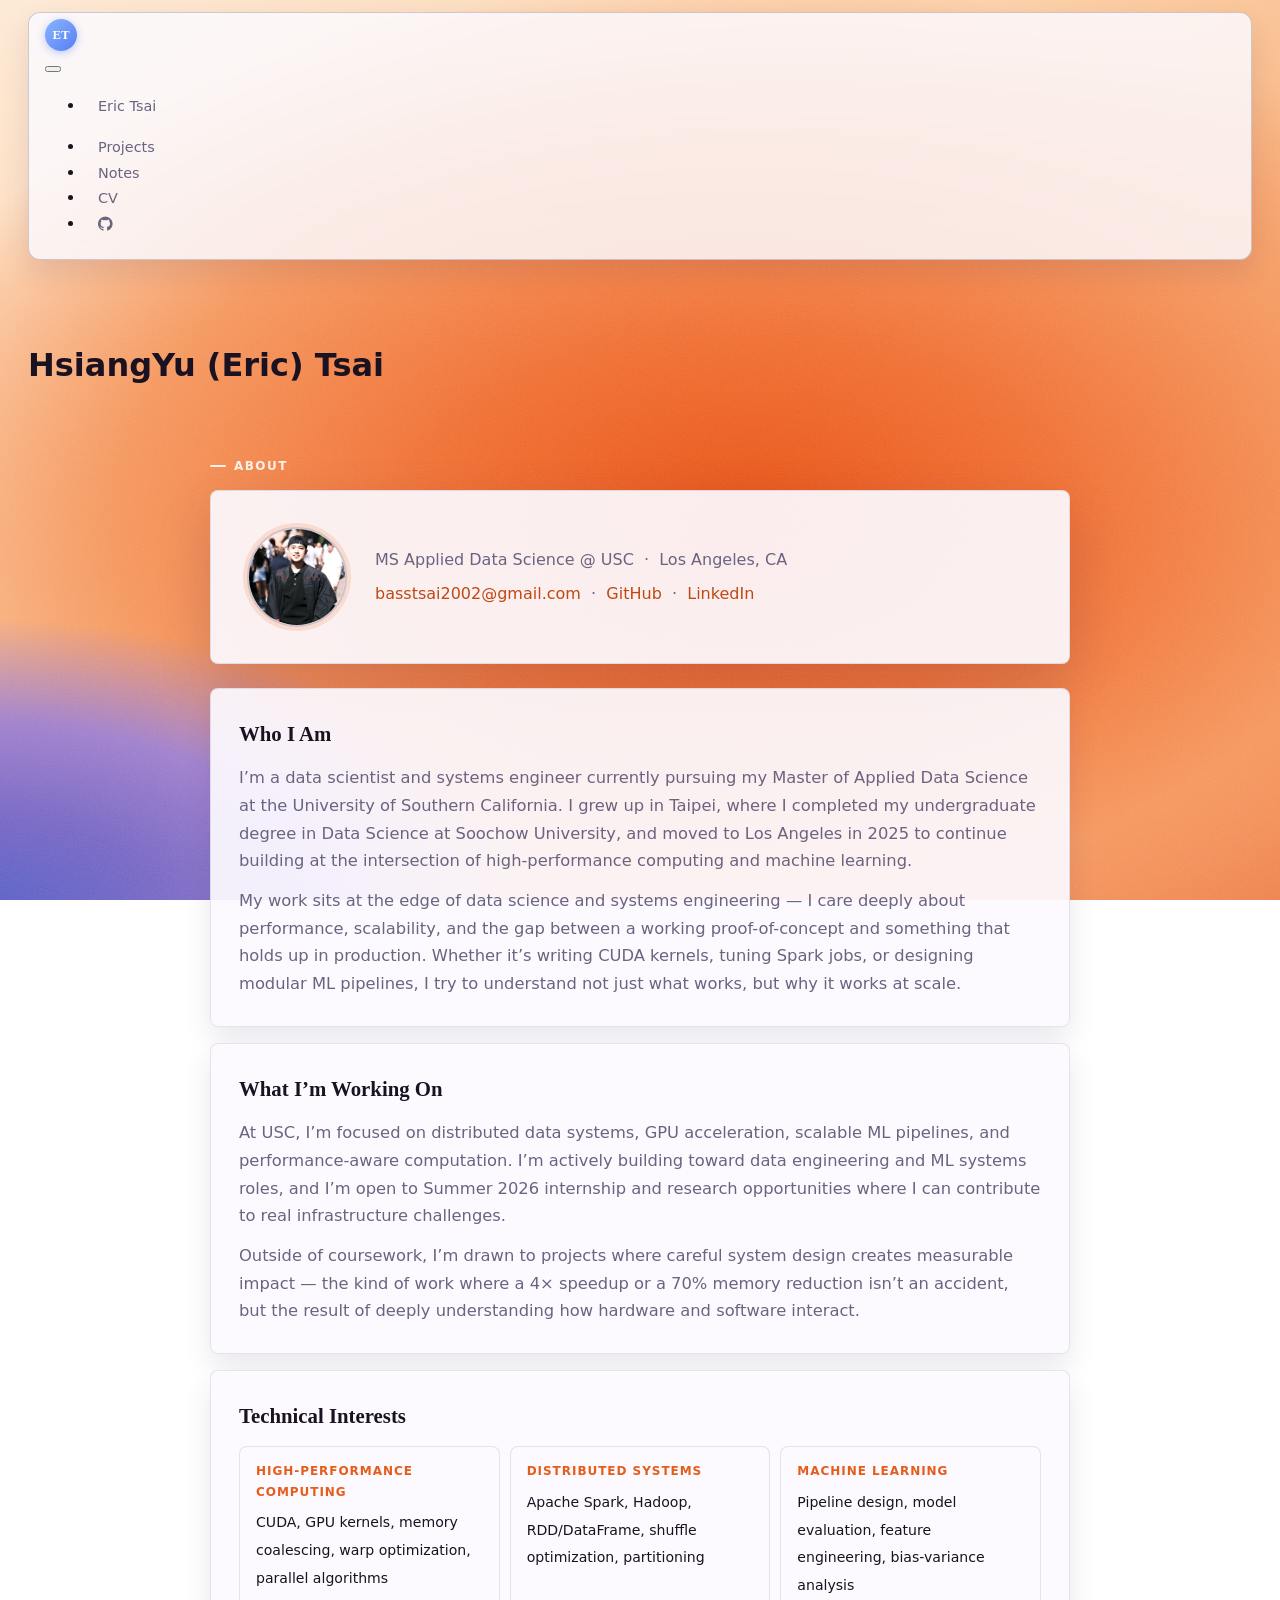
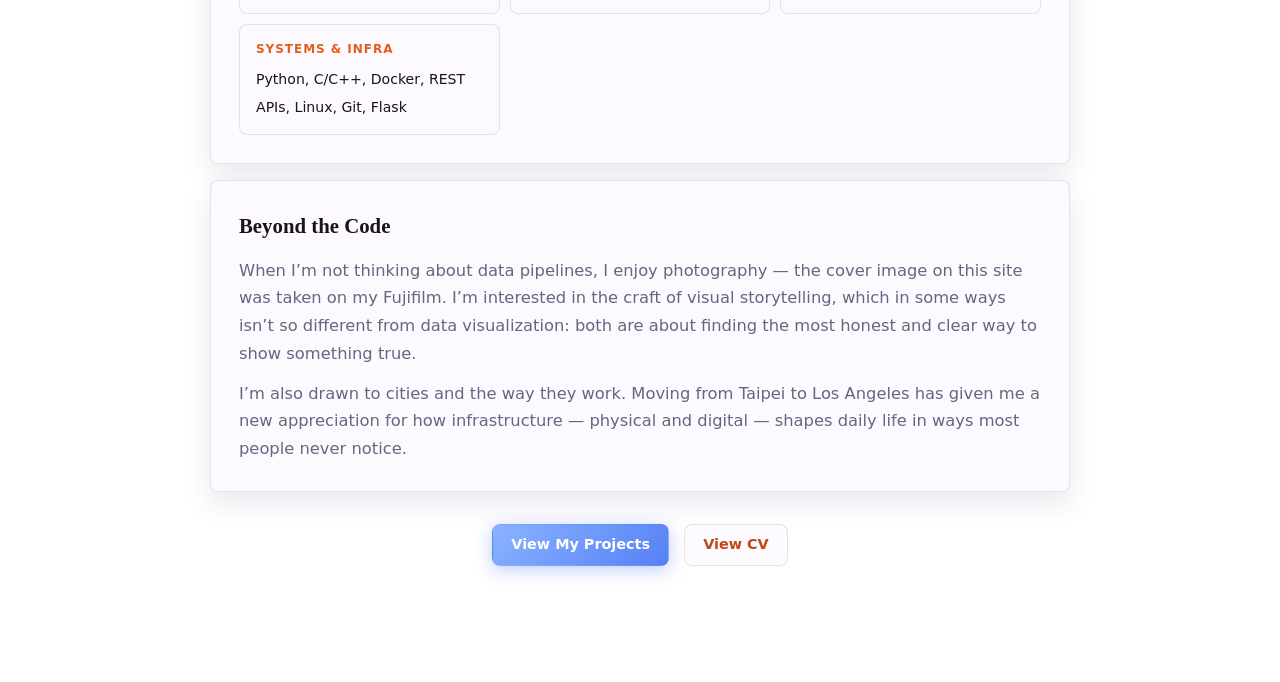
==== commit 5abfbd19: "Built site for gh-pages" ====
--- a/about.html
+++ b/about.html
@@ -42,7 +42,7 @@
 <link href="site_libs/quarto-html/quarto-syntax-highlighting-7f8f88aac4f3542376d5c11b86a4c14d.css" rel="stylesheet" id="quarto-text-highlighting-styles">
 <script src="site_libs/bootstrap/bootstrap.min.js"></script>
 <link href="site_libs/bootstrap/bootstrap-icons.css" rel="stylesheet">
-<link href="site_libs/bootstrap/bootstrap-3e7735b7b22659e5fa437aca0bb49075.min.css" rel="stylesheet" append-hash="true" id="quarto-bootstrap" data-mode="light">
+<link href="site_libs/bootstrap/bootstrap-158031087360bce0ff56dc785ce39e06.min.css" rel="stylesheet" append-hash="true" id="quarto-bootstrap" data-mode="light">
 <script id="quarto-search-options" type="application/json">{
   "location": "navbar",
   "copy-button": false,
@@ -291,7 +291,7 @@
     }
       var localhostRegex = new RegExp(/^(?:http|https):\/\/localhost\:?[0-9]*\//);
       var mailtoRegex = new RegExp(/^mailto:/);
-        var filterRegex = new RegExp("https:\/\/naughtyourboi\.github\.io\/");
+        var filterRegex = new RegExp("https:\/\/naughtyourboi\.github\.io");
       var isInternal = (href) => {
           return filterRegex.test(href) || localhostRegex.test(href) || mailtoRegex.test(href);
       }
--- a/styles.css
+++ b/styles.css
@@ -1,3 +1,10 @@
+/* ========== Hide Quarto auto-anchors ========== */
+.anchorjs-link, a.anchorjs-link,
+.anchor-section, a.anchor-section { display: none !important; }
+/* Keep anchor links inside project card titles */
+.project-card h3 .anchorjs-link, .project-card h3 a.anchorjs-link,
+.project-card h3 .anchor-section, .project-card h3 a.anchor-section { display: inline !important; }
+
 /* ========== Design Tokens ========== */
 :root {
     color-scheme: light;
@@ -39,6 +46,40 @@
     --shadow-soft: 0 12px 28px rgba(0, 0, 0, 0.35);
 }
 
+/* ========== Blue Theme ========== */
+:root[data-theme="blue"] {
+    --ink: #0c1628;
+    --muted: #485a80;
+    --accent: #4a6fd8;
+    --accent-strong: #3458c0;
+    --warm: #e55d1a;
+    --gold: #e55d1a;
+    --blue: #4a6fd8;
+    --blue-strong: #3458c0;
+    --paper: #e4eaff;
+    --paper-2: #d8e2ff;
+    --card: rgba(236, 242, 255, 0.93);
+    --line: rgba(20, 50, 140, 0.1);
+    --line-strong: rgba(20, 50, 140, 0.2);
+    --shadow: 0 22px 54px rgba(15, 40, 120, 0.2);
+    --shadow-soft: 0 12px 28px rgba(15, 40, 120, 0.12);
+}
+
+html[data-theme="blue"] body {
+    background:
+        radial-gradient(ellipse 58% 44% at 102% 100%,
+            #c84020 0%, #e06030 18%, #f09060 40%, transparent 60%),
+        radial-gradient(ellipse 88% 72% at 42% 50%,
+            #1030b8 0%, #1e44d0 26%, #3a62ea 54%, transparent 78%),
+        linear-gradient(150deg, #c2d0ff 0%, #8eaaff 32%, #4e6ef0 62%, #2036cc 100%);
+    background-attachment: fixed;
+}
+
+html[data-theme="blue"] body::after {
+    background: radial-gradient(600px at var(--cx, -999px) var(--cy, -999px),
+        color-mix(in srgb, var(--warm) 11%, transparent), transparent 68%);
+}
+
 /* ========== Base Reset ========== */
 *, *::before, *::after { box-sizing: border-box; }
 html { scroll-behavior: smooth; }
@@ -323,6 +364,35 @@
     background: color-mix(in srgb, var(--card) 80%, transparent);
 }
 
+.theme-toggle-btn {
+    display: grid;
+    place-items: center;
+    width: 36px;
+    height: 36px;
+    border: 1px solid transparent;
+    border-radius: 8px;
+    color: #fff;
+    background: var(--accent);
+    cursor: pointer;
+    transition: all 0.18s ease;
+    padding: 0;
+}
+
+.theme-toggle-btn:hover {
+    background: var(--accent-strong);
+    color: #fff;
+    border-color: transparent;
+}
+
+[data-theme="blue"] .theme-toggle-btn {
+    background: var(--blue);
+    color: #fff;
+}
+
+[data-theme="blue"] .theme-toggle-btn:hover {
+    background: var(--blue-strong);
+}
+
 /* ========== Eyebrow ========== */
 .eyebrow {
     display: inline-flex;
@@ -421,7 +491,7 @@
 .hero-bio {
     color: var(--muted);
     max-width: 64ch;
-    font-size: 1.04rem;
+    font-size: 1.12rem;
     margin-bottom: 28px;
     line-height: 1.65;
 }
@@ -661,7 +731,7 @@
 .section-desc {
     color: rgba(255, 255, 255, 0.72);
     max-width: 62ch;
-    font-size: 1.02rem;
+    font-size: 1.1rem;
     margin: 0;
     text-shadow: 0 1px 8px rgba(0,0,0,0.12);
 }
@@ -716,15 +786,15 @@
     margin: 0;
     color: var(--ink);
     font-family: Georgia, "Times New Roman", serif;
-    font-size: 1.22rem;
+    font-size: 1.32rem;
     line-height: 1.22;
     flex-shrink: 0;
 }
 
 .project-card p {
     color: var(--muted);
-    font-size: 0.91rem;
-    line-height: 1.58;
+    font-size: 0.97rem;
+    line-height: 1.62;
     margin: 0;
     flex: 1;
 }
@@ -740,13 +810,13 @@
 .tag-badge {
     display: inline-flex;
     align-items: center;
-    min-height: 26px;
-    padding: 0 10px;
+    min-height: 28px;
+    padding: 0 11px;
     border: 1px solid color-mix(in srgb, var(--accent) 22%, var(--line));
     border-radius: 999px;
     color: var(--accent-strong);
     background: color-mix(in srgb, var(--accent) 7%, transparent);
-    font-size: 0.74rem;
+    font-size: 0.8rem;
     font-weight: 700;
 }
 
@@ -1034,7 +1104,7 @@
 
 .about-card p {
     color: var(--muted);
-    font-size: 0.96rem;
+    font-size: 1.02rem;
     line-height: 1.7;
     margin: 0;
 }
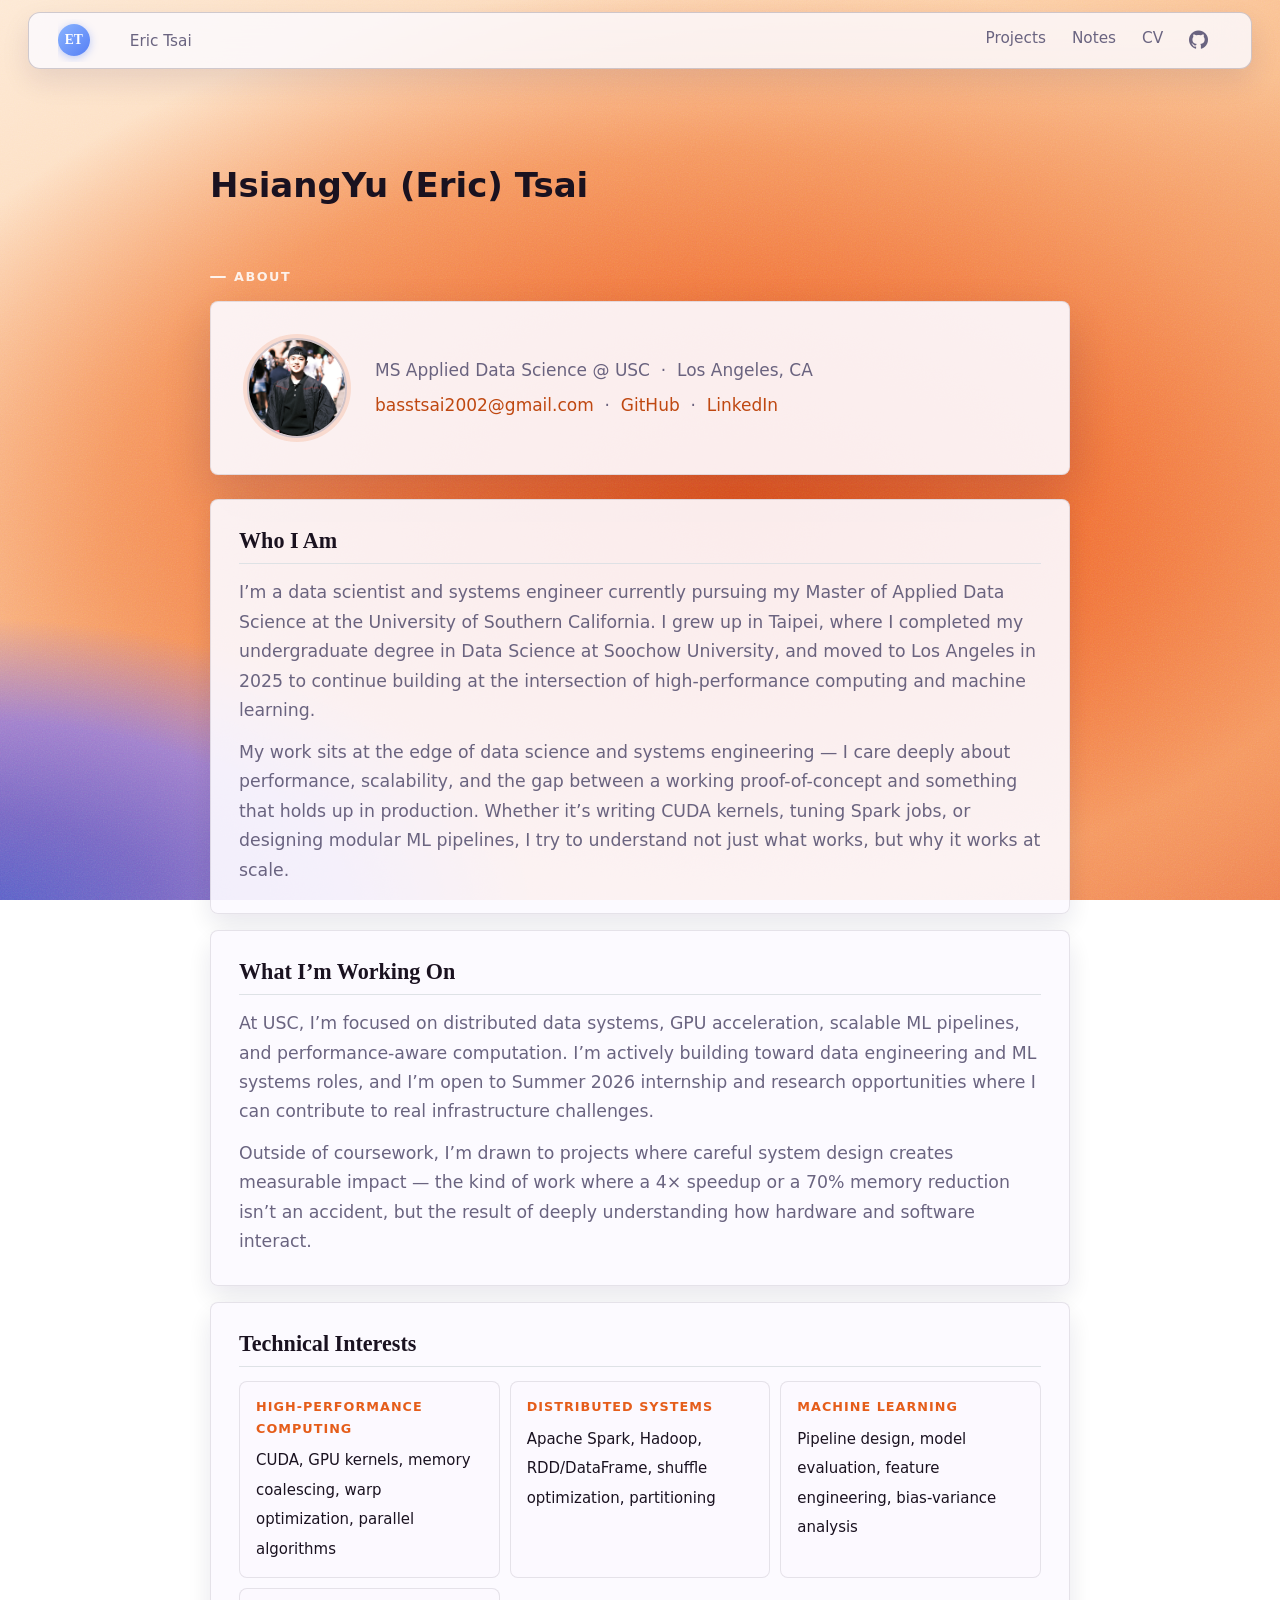
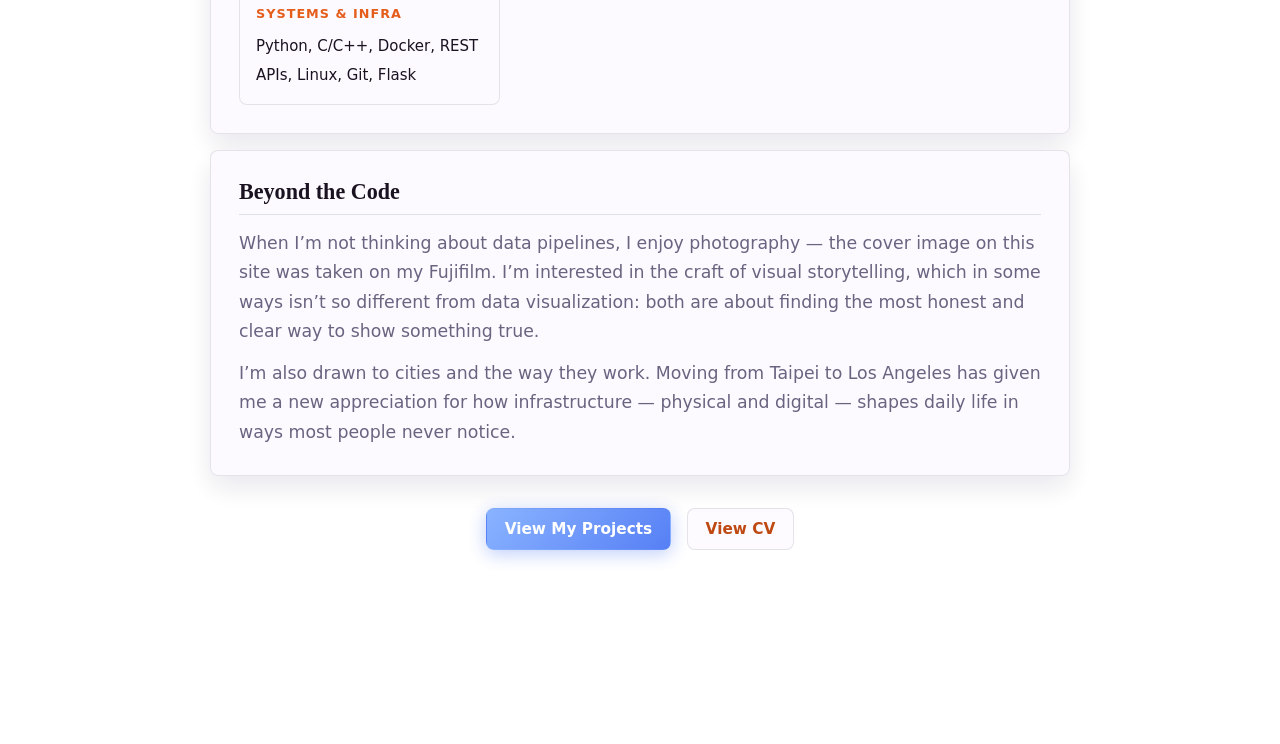
==== commit 5077774d: "Built site for gh-pages" ====
--- a/about.html
+++ b/about.html
@@ -42,7 +42,7 @@
 <link href="site_libs/quarto-html/quarto-syntax-highlighting-7f8f88aac4f3542376d5c11b86a4c14d.css" rel="stylesheet" id="quarto-text-highlighting-styles">
 <script src="site_libs/bootstrap/bootstrap.min.js"></script>
 <link href="site_libs/bootstrap/bootstrap-icons.css" rel="stylesheet">
-<link href="site_libs/bootstrap/bootstrap-158031087360bce0ff56dc785ce39e06.min.css" rel="stylesheet" append-hash="true" id="quarto-bootstrap" data-mode="light">
+<link href="site_libs/bootstrap/bootstrap-3e7735b7b22659e5fa437aca0bb49075.min.css" rel="stylesheet" append-hash="true" id="quarto-bootstrap" data-mode="light">
 <script id="quarto-search-options" type="application/json">{
   "location": "navbar",
   "copy-button": false,
